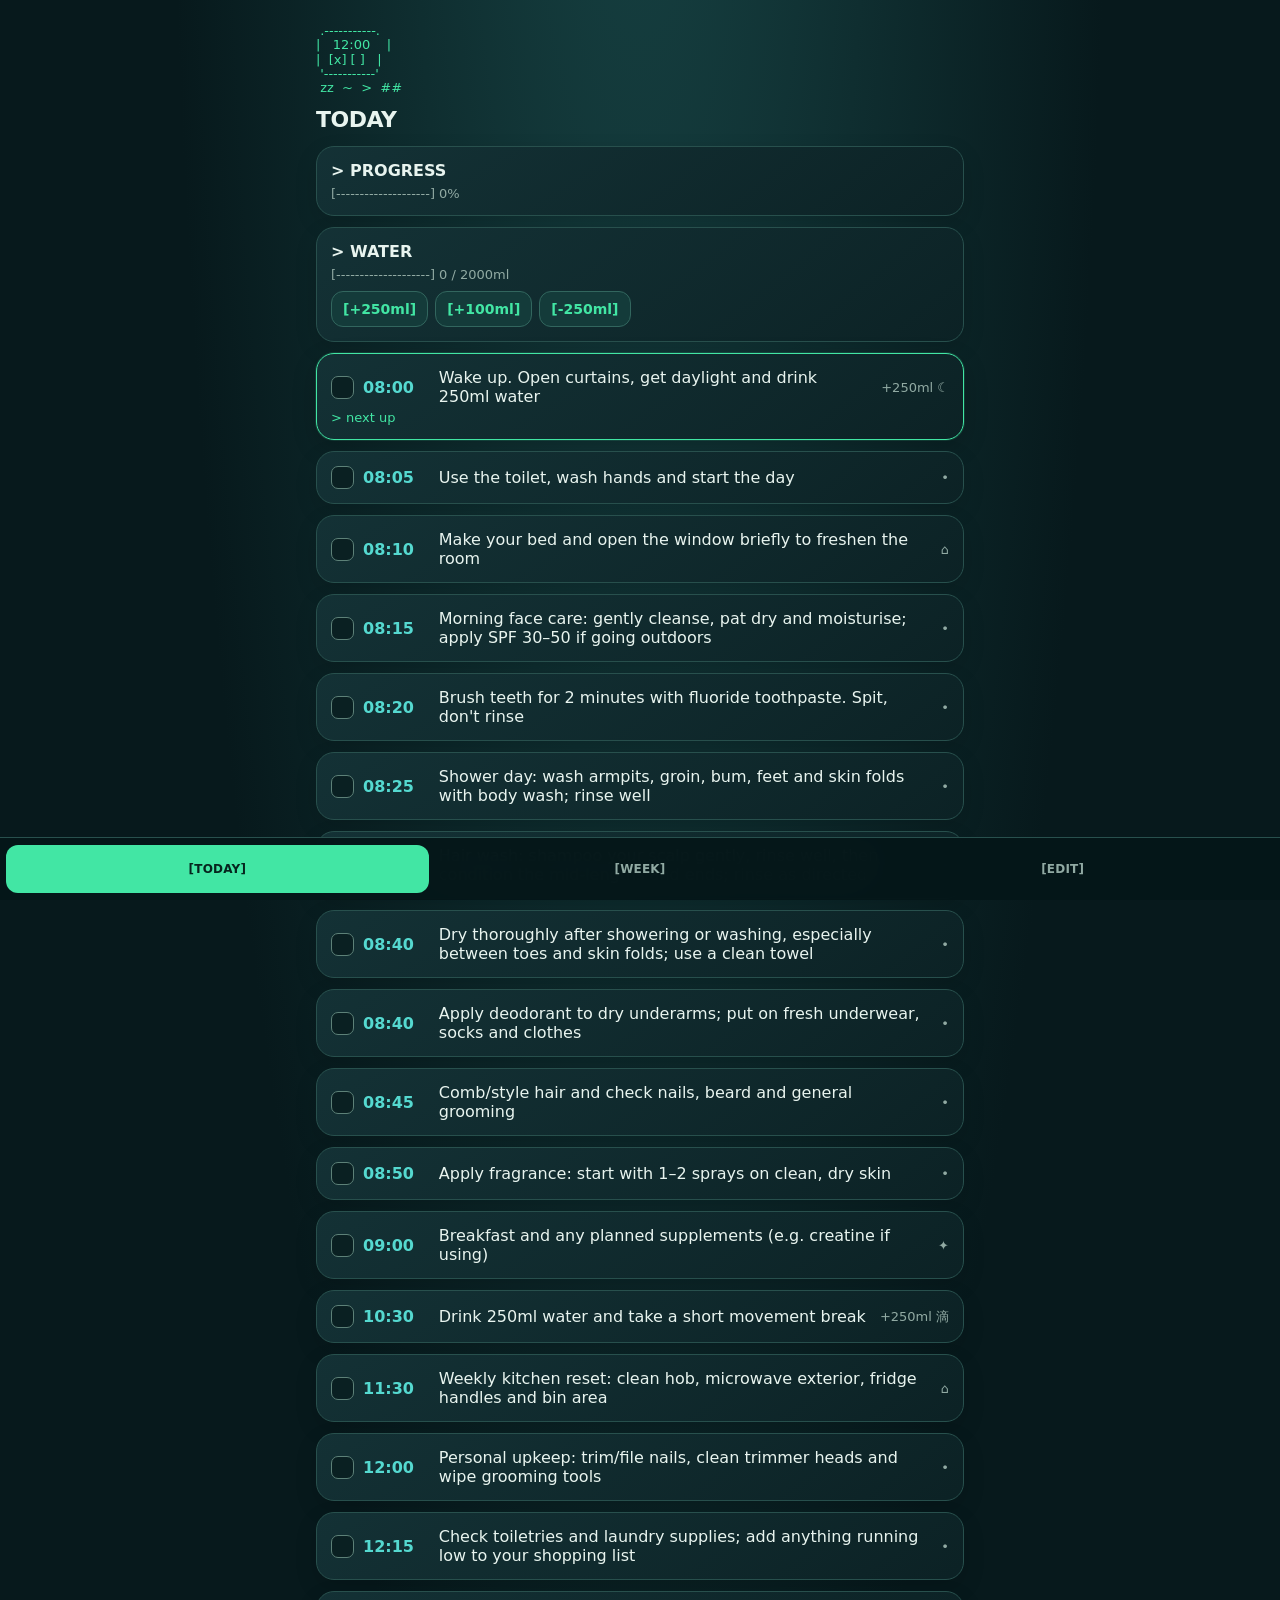
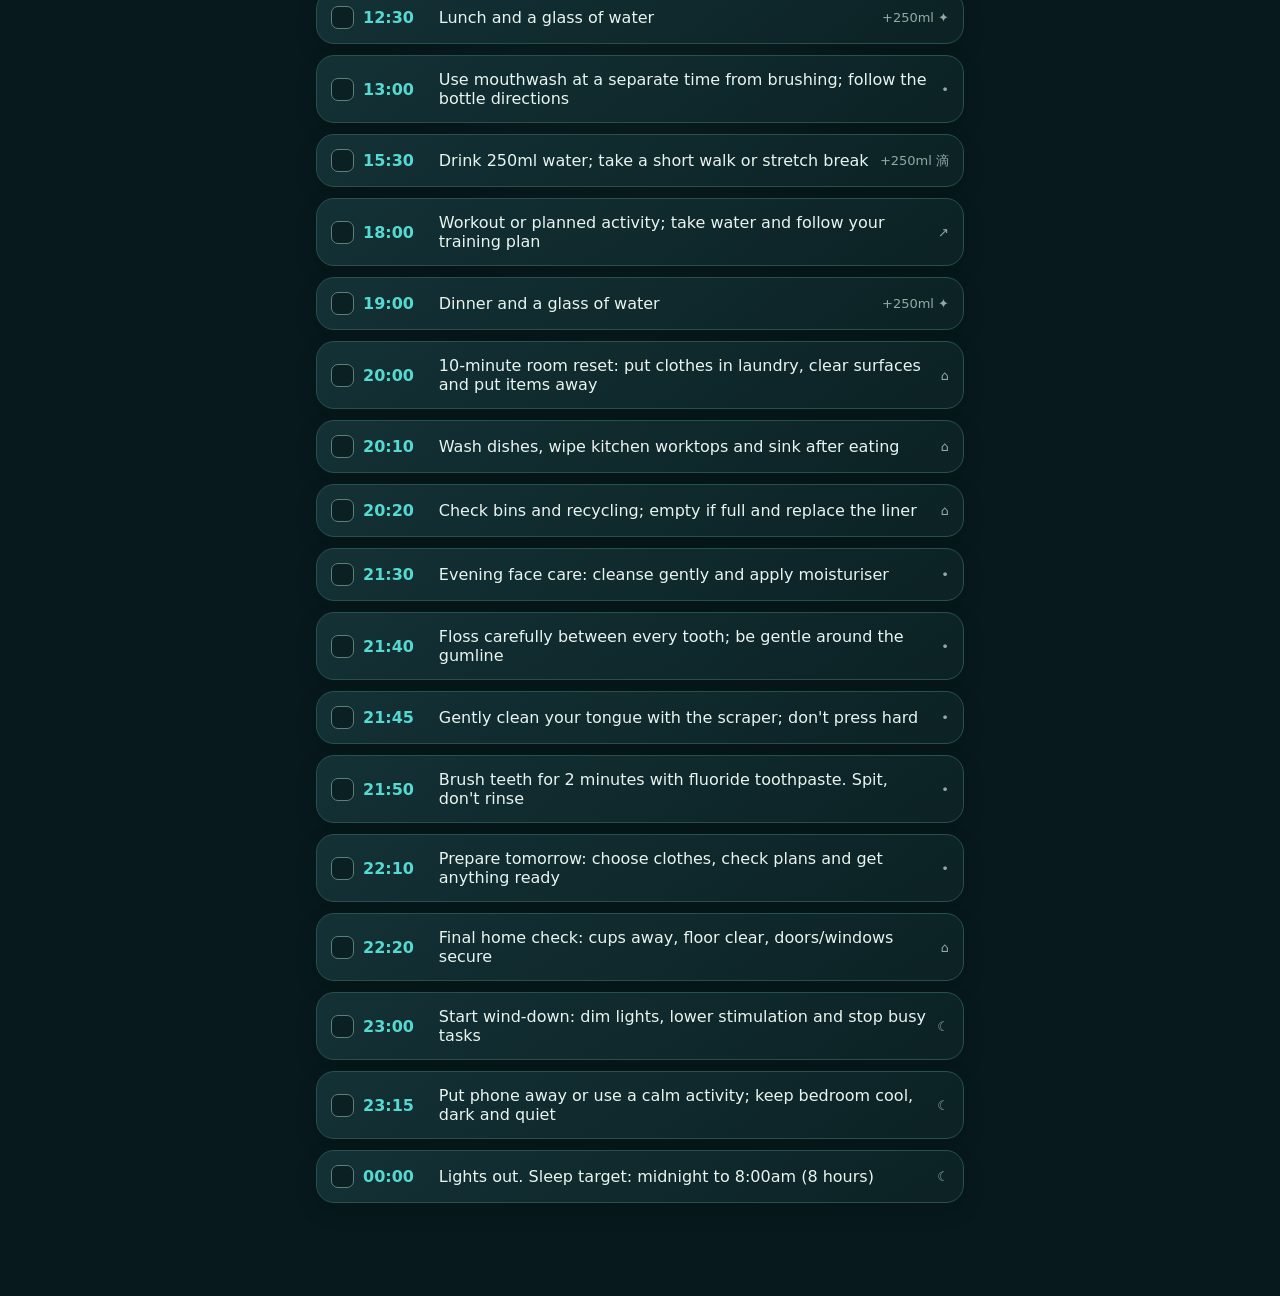
==== index.html @ db5f60ce "Add files via upload" ====
<!DOCTYPE html>
<html lang="en-GB">
<head>
<meta charset="utf-8">
<meta name="viewport" content="width=device-width, initial-scale=1, viewport-fit=cover">
<title>RoutineHub</title>
<link rel="manifest" href="manifest.json">
<meta name="theme-color" content="#07191c">
<link rel="apple-touch-icon" href="icon-192.png">
<style>
:root{--bg:#07191c;--panel:#10272a;--panel2:#143236;--text:#e8f4ef;--mute:#91aaa3;--acc:#42e6a4;--cyan:#55d9d0;--amber:#ffbd69;--line:#28504d;color-scheme:dark;box-sizing:border-box;padding-top:env(safe-area-inset-top,0px)}
*{box-sizing:border-box;font-family:Inter,ui-sans-serif,system-ui,-apple-system,"Segoe UI",sans-serif!important}
html,body{margin:0;background:radial-gradient(ellipse at 50% -15%,#174344 0%,var(--bg) 52%);color:var(--text);font-size:16px;-webkit-text-size-adjust:100%;min-height:100%}
html{scroll-padding-top:env(safe-area-inset-top,0px)}
main{padding:20px 16px calc(82px + env(safe-area-inset-bottom,0px));max-width:680px;margin:0 auto}
h1{font-size:22px;color:var(--text);letter-spacing:-.5px;margin:8px 0 14px;font-weight:800}
.art{color:var(--acc);font-size:13px;line-height:1.1;margin:4px 0 12px}
.card{background:linear-gradient(145deg,rgba(20,50,54,.96),rgba(12,34,37,.96));border:1px solid var(--line);border-radius:18px!important;padding:14px;margin-bottom:11px;box-shadow:0 8px 22px #0002}
.next{border:1px solid var(--acc);box-shadow:0 0 0 1px #42e6a422,0 8px 24px #0003}.done{opacity:.58}
.row{display:flex;align-items:center;justify-content:space-between;gap:9px}
.tip{font-size:13px;color:var(--mute)}.rd{color:var(--acc)}
button{background:#143b3a;border:1px solid #32665e;border-radius:12px!important;color:var(--acc);font-size:14px;font-weight:650;padding:9px 11px;text-decoration:none}
input[type=checkbox]{appearance:none;width:23px;height:23px;margin:0;background:#0a2022;border:1px solid #5d8178;border-radius:7px!important;vertical-align:middle;flex:none;position:relative}
input[type=checkbox]:checked{background:var(--acc);border-color:var(--acc)}input[type=checkbox]:checked:after{content:"✓";position:absolute;inset:-1px 0 0;text-align:center;color:#06231c;font-weight:900;font-size:16px}
select,input[type=text],input[type=time],input[type=number]{background:#0a2022;color:var(--text);border:1px solid #32605a;border-radius:11px!important;font-size:16px;padding:10px;width:100%}
.t{color:var(--cyan);font-weight:750;flex:none;width:6ch}.w{display:flex;gap:7px;flex-wrap:wrap;margin-top:9px}
nav{position:fixed;left:0;right:0;bottom:0;display:flex;background:rgba(5,22,24,.96);backdrop-filter:blur(18px);border-top:1px solid #28504d;padding:7px 6px calc(7px + env(safe-area-inset-bottom,0px));z-index:5}
nav button{flex:1;height:48px;text-decoration:none;color:var(--mute);background:transparent;border:0;border-radius:12px!important;padding:0;font-size:12px;letter-spacing:.2px}nav button.on{color:#06251e;background:var(--acc)}
</style>
</head>
<body>
<main id="app"></main>
<nav><button id="t1">[TODAY]</button><button id="t2">[WEEK]</button><button id="t3">[EDIT]</button></nav>
<script>
var IC={sleep:"☾",water:"滴",study:"▤",social:"♡",eat:"✦",free:"•",move:"↗",clean:"⌂"};
var DEF=[
 {id:201,t:"08:00",n:"Wake up. Open curtains, get daylight and drink 250ml water",c:"sleep",ml:250},
 {id:202,t:"08:05",n:"Use the toilet, wash hands and start the day",c:"free"},
 {id:203,t:"08:10",n:"Make your bed and open the window briefly to freshen the room",c:"clean"},
 {id:204,t:"08:15",n:"Morning face care: gently cleanse, pat dry and moisturise; apply SPF 30–50 if going outdoors",c:"free"},
 {id:205,t:"08:20",n:"Brush teeth for 2 minutes with fluoride toothpaste. Spit, don't rinse",c:"free"},
 {id:206,t:"08:25",n:"Shower day: wash armpits, groin, bum, feet and skin folds with body wash; rinse well",c:"free",d:"days:1,3,5,0"},
 {id:242,t:"08:25",n:"Non-shower day: wash face, armpits, groin and feet; use a clean flannel and freshen up",c:"free",d:"days:2,4,6"},
 {id:243,t:"08:32",n:"Hair wash: shampoo your scalp gently, rinse well, then condition the mid-lengths and ends; rinse as directed",c:"free",d:"days:0,3"},
 {id:207,t:"08:40",n:"Dry thoroughly after showering or washing, especially between toes and skin folds; use a clean towel",c:"free"},
 {id:208,t:"08:40",n:"Apply deodorant to dry underarms; put on fresh underwear, socks and clothes",c:"free"},
 {id:209,t:"08:45",n:"Comb/style hair and check nails, beard and general grooming",c:"free"},
 {id:210,t:"08:50",n:"Apply fragrance: start with 1–2 sprays on clean, dry skin",c:"free"},
 {id:211,t:"09:00",n:"Breakfast and any planned supplements (e.g. creatine if using)",c:"eat"},
 {id:212,t:"10:30",n:"Drink 250ml water and take a short movement break",c:"water",ml:250},
 {id:213,t:"12:30",n:"Lunch and a glass of water",c:"eat","ml":250},
 {id:214,t:"13:00",n:"Use mouthwash at a separate time from brushing; follow the bottle directions",c:"free"},
 {id:215,t:"15:30",n:"Drink 250ml water; take a short walk or stretch break",c:"water",ml:250},
 {id:216,t:"18:00",n:"Workout or planned activity; take water and follow your training plan",c:"move"},
 {id:217,t:"19:00",n:"Dinner and a glass of water",c:"eat","ml":250},
 {id:218,t:"20:00",n:"10-minute room reset: put clothes in laundry, clear surfaces and put items away",c:"clean"},
 {id:219,t:"20:10",n:"Wash dishes, wipe kitchen worktops and sink after eating",c:"clean"},
 {id:220,t:"20:20",n:"Check bins and recycling; empty if full and replace the liner",c:"clean"},
 {id:221,t:"21:30",n:"Evening face care: cleanse gently and apply moisturiser",c:"free"},
 {id:222,t:"21:40",n:"Floss carefully between every tooth; be gentle around the gumline",c:"free"},
 {id:223,t:"21:45",n:"Gently clean your tongue with the scraper; don't press hard",c:"free"},
 {id:224,t:"21:50",n:"Brush teeth for 2 minutes with fluoride toothpaste. Spit, don't rinse",c:"free"},
 {id:225,t:"22:10",n:"Prepare tomorrow: choose clothes, check plans and get anything ready",c:"free"},
 {id:226,t:"22:20",n:"Final home check: cups away, floor clear, doors/windows secure",c:"clean"},
 {id:227,t:"23:00",n:"Start wind-down: dim lights, lower stimulation and stop busy tasks",c:"sleep"},
 {id:228,t:"23:15",n:"Put phone away or use a calm activity; keep bedroom cool, dark and quiet",c:"sleep"},
 {id:229,t:"00:00",n:"Lights out. Sleep target: midnight to 8:00am (8 hours)",c:"sleep"},
 {id:230,t:"17:30",n:"Laundry day: wash clothes, dry them fully and put them away",c:"clean",d:"d1"},
 {id:231,t:"17:30",n:"Bathroom clean: sink, taps, toilet, shower/bath and floor",c:"clean",d:"d2"},
 {id:232,t:"17:30",n:"Dust bedroom and living areas: desk, shelves, skirting and reachable surfaces",c:"clean",d:"d3"},
 {id:233,t:"17:30",n:"Vacuum bedroom and main floors; mop hard floors if needed",c:"clean",d:"d4"},
 {id:234,t:"17:30",n:"Wash towels and bath mat; hang them fully open to dry",c:"clean",d:"d5"},
 {id:235,t:"11:00",n:"Change bedsheets and pillowcases; put used bedding in the wash",c:"clean",d:"d6"},
 {id:236,t:"11:30",n:"Weekly kitchen reset: clean hob, microwave exterior, fridge handles and bin area",c:"clean",d:"d0"},
 {id:237,t:"12:00",n:"Personal upkeep: trim/file nails, clean trimmer heads and wipe grooming tools",c:"free",d:"d0"},
 {id:238,t:"12:15",n:"Check toiletries and laundry supplies; add anything running low to your shopping list",c:"free",d:"d0"},
 {id:239,t:"17:00",n:"Monthly deep clean: bathroom tiles, grout, shower screen and hard-to-reach areas",c:"clean",d:"m1"},
 {id:240,t:"17:20",n:"Clean windows, mirrors and inside appliances (microwave/fridge shelves)",c:"clean",d:"m1"},
 {id:241,t:"17:40",n:"Declutter one drawer, shelf or storage area; put unwanted items aside",c:"clean",d:"m1"}
];
var S,tab=1;
try{S=JSON.parse(localStorage.getItem("rt1"))}catch(e){}
if(!S||!S.r||!S.days)S={r:JSON.parse(JSON.stringify(DEF)),days:{},wt:2000,v:4};
if(S.v!==8){S.r=JSON.parse(JSON.stringify(DEF));S.v=8}
function save(){try{localStorage.setItem("rt1",JSON.stringify(S))}catch(e){}}
function key(d){d=d||new Date();return d.getFullYear()+"-"+("0"+(d.getMonth()+1)).slice(-2)+"-"+("0"+d.getDate()).slice(-2)}
function day(k){return S.days[k]||(S.days[k]={d:{},w:0})}
function mins(t){var a=(t||"0:0").split(":");return+a[0]*60+ +a[1]}
function ord(t){var m=mins(t);return m<360?m+1440:m}
function list(){return S.r.slice().sort(function(a,b){return ord(a.t)-ord(b.t)})}
function app(b,k){var dt=new Date(k+"T00:00:00"),g=dt.getDay();return!b.d||(b.d==="wk"?g>0&&g<6:b.d==="we"?g===0||g===6:b.d==="m1"?dt.getDate()===1:b.d.indexOf("days:")===0?b.d.slice(5).split(",").map(Number).indexOf(g)!==-1:/^d\d$/.test(b.d)?g===+b.d.charAt(1):true)}
function slp(){var a=S.r.filter(function(b){return b.id===1})[0],z=S.r.filter(function(b){return b.id===100})[0];if(!a||!z)return null;return{wake:a.t,bed:z.t,h:((mins(a.t)-mins(z.t)+1440)%1440)/60}}
function pct(k){var dd=S.days[k]||{d:{}},en=S.r.filter(function(b){return b.on!==false&&app(b,k)}),n=en.filter(function(b){return dd.d[b.id]}).length;return en.length?Math.round(100*n/en.length):0}
function bar(p,w){var n=Math.max(0,Math.min(w,Math.round(p/100*w)));return"["+"#".repeat(n)+"-".repeat(w-n)+"]"}
function esc(s){return String(s).replace(/&/g,"&amp;").replace(/</g,"&lt;").replace(/"/g,"&quot;")}
function today(){
 var k=key(),dd=day(k),nw=new Date(),nm=nw.getHours()*60+nw.getMinutes();nm=nm<360?nm+1440:nm;
 var L=list().filter(function(b){return b.on!==false&&app(b,k)}),nx=-1;
 for(var i=0;i<L.length;i++)if(!dd.d[L[i].id]&&ord(L[i].t)>=nm-30){nx=i;break}
 if(nx<0)for(i=0;i<L.length;i++)if(!dd.d[L[i].id]){nx=i;break}
 var p=pct(k),wp=Math.round(100*dd.w/S.wt);
 var h='<pre class="art">'+[" .-----------.","|   12:00    |","|  [x] [ ]   |"," '-----------'"," zz  ~  >  ## "].join("\n")+'</pre><h1>TODAY</h1>';
 h+='<div class="card"><b>> PROGRESS</b><div class="tip" style="margin-top:6px">'+bar(p,20)+' '+p+'%</div></div>';
 var sp=slp();if(sp)h+='<div class="card"><b>> SLEEP</b><div class="tip" style="margin-top:6px">Lights out '+sp.bed+', wake '+sp.wake+', plan '+sp.h.toFixed(1)+' hours</div><div class="row" style="margin-top:6px"><span class="tip">Last night (hours)</span><input type="number" step="0.5" id="sl" value="'+(dd.sl||"")+'" inputmode="decimal" style="width:90px"></div></div>';
 h+='<div class="card"><b>> WATER</b><div class="tip" style="margin-top:6px">'+bar(wp,20)+' '+dd.w+' / '+S.wt+'ml</div><div class="w"><button data-w="250">[+250ml]</button><button data-w="100">[+100ml]</button><button data-w="-250">[-250ml]</button></div></div>';
 L.forEach(function(b,i){h+='<div class="card'+(dd.d[b.id]?' done':'')+(i===nx?' next':'')+'"><div class="row"><input type="checkbox" data-b="'+b.id+'"'+(dd.d[b.id]?' checked':'')+'><span class="t">'+esc(b.t)+'</span><span style="flex:1">'+esc(b.n)+'</span><span class="tip">'+(b.ml?"+"+b.ml+"ml ":"")+(IC[b.c]||"")+'</span></div>'+(i===nx?'<div class="tip rd" style="margin-top:4px">&gt; next up</div>':'')+'</div>'});
 return h}
function week(){
 var h='<h1>THIS WEEK</h1>',tot=0,st=0,run=0,nm=["Sun","Mon","Tue","Wed","Thu","Fri","Sat"];
 for(var i=6;i>=0;i--){var d=new Date();d.setDate(d.getDate()-i);var k=key(d),p=pct(k),w=(S.days[k]||{w:0}).w;tot+=p;
  h+='<div class="card"><div class="row"><b>'+nm[d.getDay()]+' '+k.slice(5)+'</b><span class="tip">'+p+'%</span></div><div class="tip" style="margin-top:6px">'+bar(p,20)+'</div><div class="tip">water '+bar(Math.round(100*w/S.wt),10)+' '+w+'ml</div></div>'}
 for(i=0;i<60;i++){var d2=new Date();d2.setDate(d2.getDate()-i);if(pct(key(d2))>=70)run++;else if(i>0)break;else if(i===0)continue}
 return h+'<div class="card"><b>> SUMMARY</b><div class="tip" style="margin-top:6px">7-day average: '+Math.round(tot/7)+'%'+(function(){var t=0,n=0;for(var i=0;i<7;i++){var d=new Date();d.setDate(d.getDate()-i);var v=(S.days[key(d)]||{}).sl;if(v>0){t+=v;n++}}return n?'<br>Average sleep: '+(t/n).toFixed(1)+'h ('+n+' nights logged)':''})()+'<br>Streak of days at 70% or more: '+run+'</div></div>'}
function edit(){
 var h='<h1>EDIT ROUTINE</h1><p class="tip">Change times, names or switch blocks off. Times before 06:00 count as after midnight.</p><div class="card"><span class="tip">Water target (ml)</span><input type="number" id="wt" value="'+S.wt+'" inputmode="numeric"></div><div class="card"><b>> SHIFT THE WHOLE DAY</b><div class="tip">Moves every time earlier or later. Use it to move your sleep 15 minutes at a time.</div><button data-sh="-15">[15 min earlier]</button><button data-sh="15">[15 min later]</button></div>';
 list().forEach(function(b){h+='<div class="card"><div class="row"><input type="checkbox" data-on="'+b.id+'"'+(b.on!==false?' checked':'')+'><input type="time" data-t="'+b.id+'" value="'+esc(b.t)+'" style="width:120px"><select data-d="'+b.id+'" style="width:110px"><option value="all"'+(!b.d?" selected":"")+'>Every day</option><option value="wk"'+(b.d==="wk"?" selected":"")+'>Mon-Fri</option><option value="we"'+(b.d==="we"?" selected":"")+'>Sat-Sun</option><option value="d0"'+(b.d==="d0"?" selected":"")+'>Sun only</option><option value="d1"'+(b.d==="d1"?" selected":"")+'>Mon only</option><option value="d2"'+(b.d==="d2"?" selected":"")+'>Tue only</option><option value="d3"'+(b.d==="d3"?" selected":"")+'>Wed only</option><option value="d4"'+(b.d==="d4"?" selected":"")+'>Thu only</option><option value="d5"'+(b.d==="d5"?" selected":"")+'>Fri only</option><option value="d6"'+(b.d==="d6"?" selected":"")+'>Sat only</option><option value="days:1,3,5,0"'+(b.d==="days:1,3,5,0"?" selected":"")+'>Mon/Wed/Fri/Sun</option><option value="days:0,3"'+(b.d==="days:0,3"?" selected":"")+'>Wed/Sun</option><option value="days:2,4,6"'+(b.d==="days:2,4,6"?" selected":"")+'>Tue/Thu/Sat</option><option value="m1"'+(b.d==="m1"?" selected":"")+'>Monthly (1st)</option></select><button data-x="'+b.id+'">[delete]</button></div><input type="text" data-n="'+b.id+'" value="'+esc(b.n)+'" style="margin-top:6px"></div>'});
 return h+'<button id="add">[+ add block]</button><br><button id="rs" class="tip">[reset routine]</button>'}
function render(){var y=window.scrollY;document.getElementById("app").innerHTML=tab===1?today():tab===2?week():edit();
 for(var i=1;i<4;i++)document.getElementById("t"+i).className=tab===i?"on":"";window.scrollTo(0,y);bind()}
function bind(){var q=function(s){return document.querySelectorAll(s)};
 q("[data-b]").forEach(function(e){e.onchange=function(){var d=day(key()),b=S.r.filter(function(x){return x.id==e.dataset.b})[0];d.d[e.dataset.b]=e.checked?1:0;if(b&&b.ml)d.w=Math.max(0,d.w+(e.checked?1:-1)*b.ml);save();render()}});
 q("[data-w]").forEach(function(e){e.onclick=function(){var d=day(key());d.w=Math.max(0,d.w+(+e.dataset.w));save();render()}});
 q("[data-on]").forEach(function(e){e.onchange=function(){S.r.forEach(function(b){if(b.id==e.dataset.on)b.on=e.checked});save()}});
 q("[data-t]").forEach(function(e){e.onchange=function(){S.r.forEach(function(b){if(b.id==e.dataset.t&&e.value)b.t=e.value});save();render()}});
 q("[data-d]").forEach(function(e){e.onchange=function(){S.r.forEach(function(b){if(b.id==e.dataset.d){if(e.value==="all")delete b.d;else b.d=e.value}});save()}});
 q("[data-n]").forEach(function(e){e.onchange=function(){S.r.forEach(function(b){if(b.id==e.dataset.n)b.n=e.value});save()}});
 q("[data-sh]").forEach(function(e){e.onclick=function(){S.r.forEach(function(b){var m=(mins(b.t)+(+e.dataset.sh)+1440)%1440;b.t=("0"+Math.floor(m/60)).slice(-2)+":"+("0"+m%60).slice(-2)});save();render()}});
 var sl=document.getElementById("sl");if(sl)sl.onchange=function(){day(key()).sl=+sl.value||0;save()};
 q("[data-x]").forEach(function(e){e.onclick=function(){if(confirm("Delete this block?")){S.r=S.r.filter(function(b){return b.id!=e.dataset.x});save();render()}}});
 var a=document.getElementById("add");if(a)a.onclick=function(){var m=0;S.r.forEach(function(b){m=Math.max(m,b.id)});S.r.push({id:m+1,t:"12:00",n:"New block",c:"free"});save();render()};
 var r=document.getElementById("rs");if(r)r.onclick=function(){if(confirm("Reset the routine to the suggested one?")){S.r=JSON.parse(JSON.stringify(DEF));save();render()}};
 var w=document.getElementById("wt");if(w)w.onchange=function(){S.wt=Math.max(250,+w.value||2000);save()}}
[1,2,3].forEach(function(k){document.getElementById("t"+k).onclick=function(){tab=k;window.scrollTo(0,0);render()}});
render();
if("serviceWorker" in navigator)navigator.serviceWorker.register("sw.js").catch(function(){});
</script>
</body>
</html>
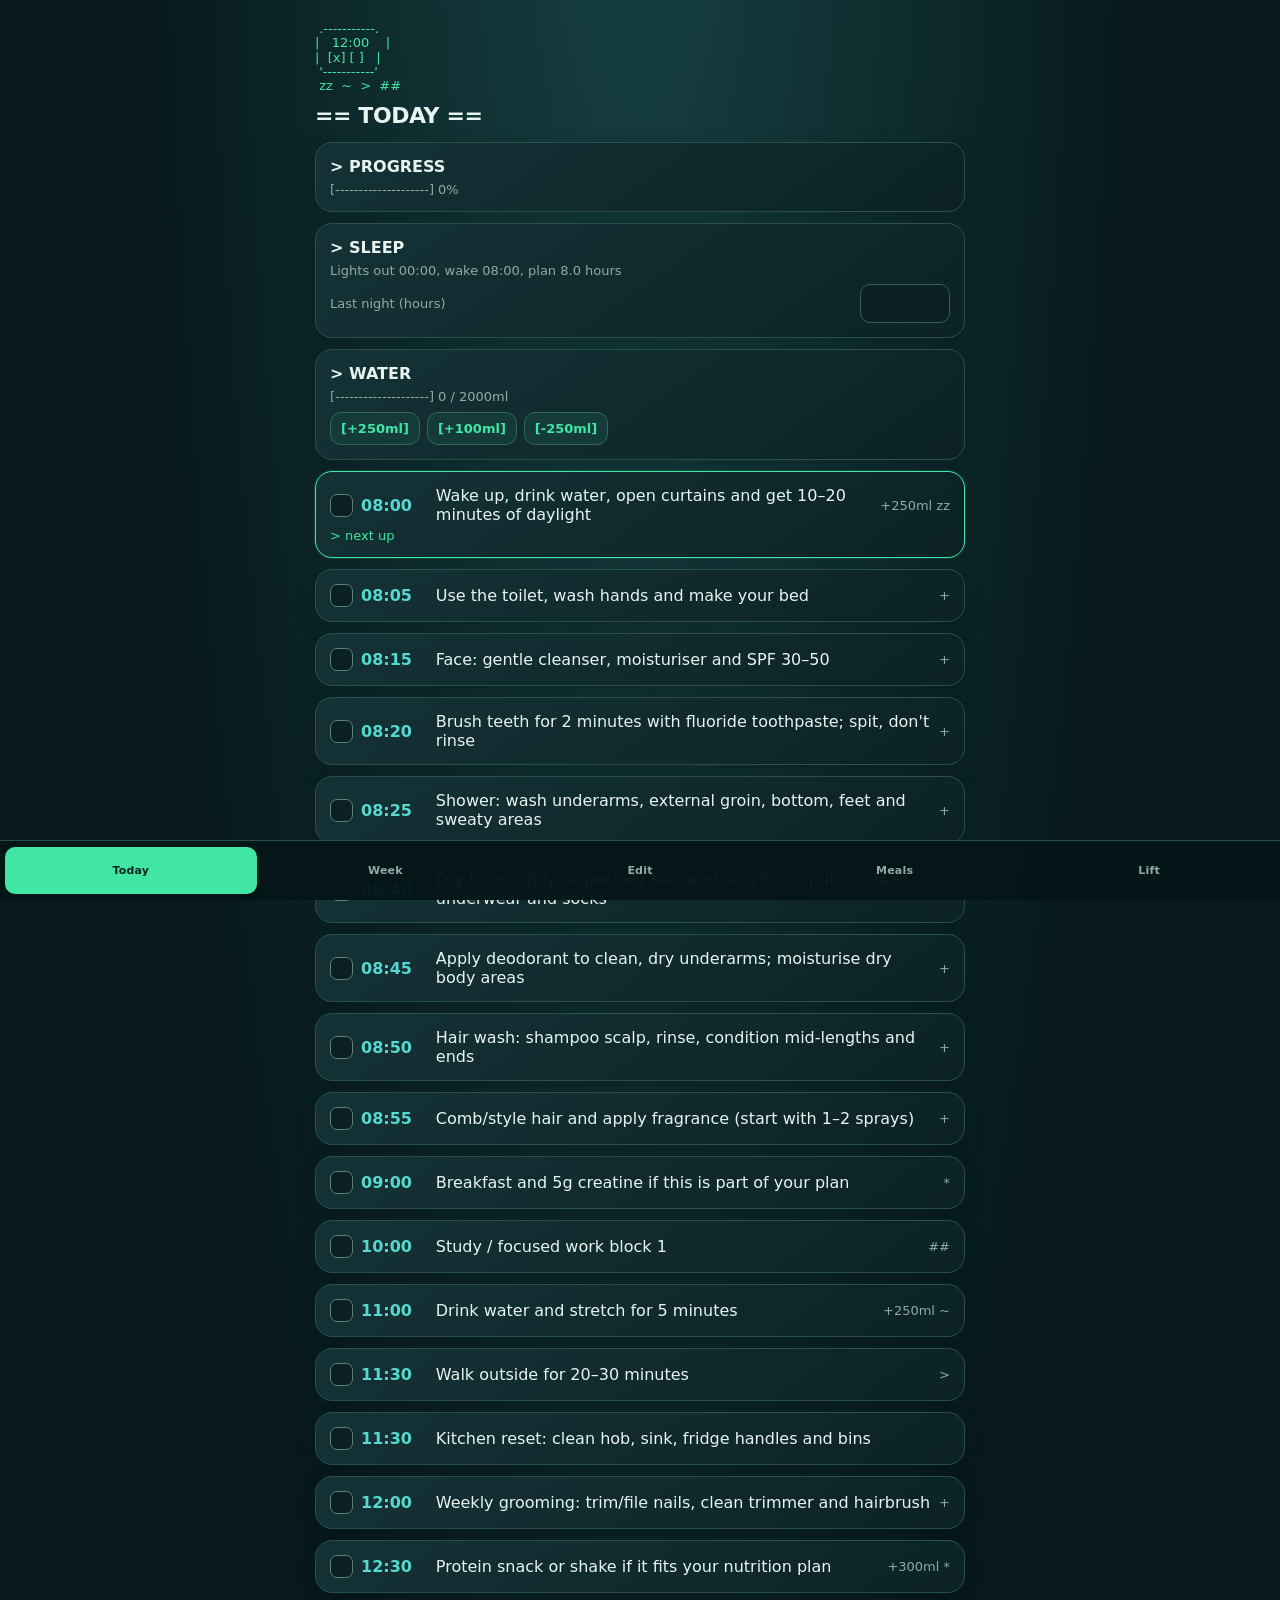
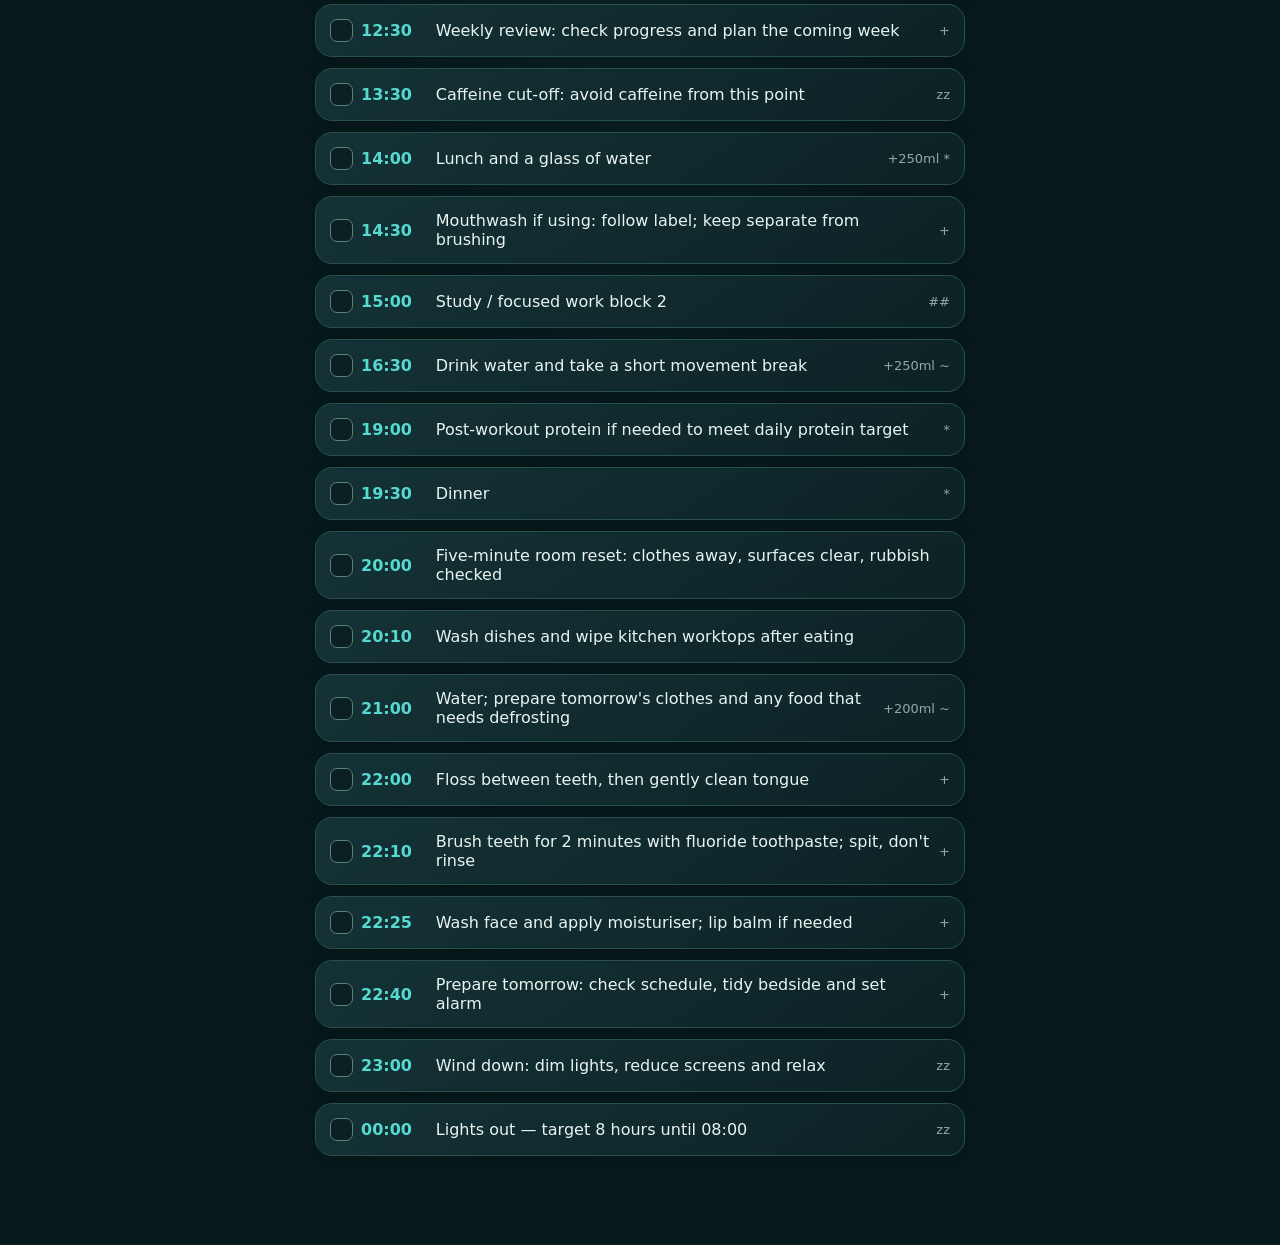
==== commit fa4b0364: "Add files via upload" ====
--- a/index.html
+++ b/index.html
@@ -8,80 +8,75 @@
 <meta name="theme-color" content="#07191c">
 <link rel="apple-touch-icon" href="icon-192.png">
 <style>
-:root{--bg:#07191c;--panel:#10272a;--panel2:#143236;--text:#e8f4ef;--mute:#91aaa3;--acc:#42e6a4;--cyan:#55d9d0;--amber:#ffbd69;--line:#28504d;color-scheme:dark;box-sizing:border-box;padding-top:env(safe-area-inset-top,0px)}
-*{box-sizing:border-box;font-family:Inter,ui-sans-serif,system-ui,-apple-system,"Segoe UI",sans-serif!important}
-html,body{margin:0;background:radial-gradient(ellipse at 50% -15%,#174344 0%,var(--bg) 52%);color:var(--text);font-size:16px;-webkit-text-size-adjust:100%;min-height:100%}
-html{scroll-padding-top:env(safe-area-inset-top,0px)}
-main{padding:20px 16px calc(82px + env(safe-area-inset-bottom,0px));max-width:680px;margin:0 auto}
-h1{font-size:22px;color:var(--text);letter-spacing:-.5px;margin:8px 0 14px;font-weight:800}
-.art{color:var(--acc);font-size:13px;line-height:1.1;margin:4px 0 12px}
-.card{background:linear-gradient(145deg,rgba(20,50,54,.96),rgba(12,34,37,.96));border:1px solid var(--line);border-radius:18px!important;padding:14px;margin-bottom:11px;box-shadow:0 8px 22px #0002}
-.next{border:1px solid var(--acc);box-shadow:0 0 0 1px #42e6a422,0 8px 24px #0003}.done{opacity:.58}
-.row{display:flex;align-items:center;justify-content:space-between;gap:9px}
-.tip{font-size:13px;color:var(--mute)}.rd{color:var(--acc)}
-button{background:#143b3a;border:1px solid #32665e;border-radius:12px!important;color:var(--acc);font-size:14px;font-weight:650;padding:9px 11px;text-decoration:none}
-input[type=checkbox]{appearance:none;width:23px;height:23px;margin:0;background:#0a2022;border:1px solid #5d8178;border-radius:7px!important;vertical-align:middle;flex:none;position:relative}
-input[type=checkbox]:checked{background:var(--acc);border-color:var(--acc)}input[type=checkbox]:checked:after{content:"✓";position:absolute;inset:-1px 0 0;text-align:center;color:#06231c;font-weight:900;font-size:16px}
-select,input[type=text],input[type=time],input[type=number]{background:#0a2022;color:var(--text);border:1px solid #32605a;border-radius:11px!important;font-size:16px;padding:10px;width:100%}
-.t{color:var(--cyan);font-weight:750;flex:none;width:6ch}.w{display:flex;gap:7px;flex-wrap:wrap;margin-top:9px}
-nav{position:fixed;left:0;right:0;bottom:0;display:flex;background:rgba(5,22,24,.96);backdrop-filter:blur(18px);border-top:1px solid #28504d;padding:7px 6px calc(7px + env(safe-area-inset-bottom,0px));z-index:5}
-nav button{flex:1;height:48px;text-decoration:none;color:var(--mute);background:transparent;border:0;border-radius:12px!important;padding:0;font-size:12px;letter-spacing:.2px}nav button.on{color:#06251e;background:var(--acc)}
+:root{--bg:#07191c;--text:#e8f4ef;--mute:#91aaa3;--acc:#42e6a4;--line:#28504d;color-scheme:dark;box-sizing:border-box;padding-top:env(safe-area-inset-top,0px)}
+*{box-sizing:border-box;font-family:Inter,system-ui,-apple-system,"Segoe UI",sans-serif!important}
+html,body{margin:0;background:radial-gradient(ellipse at 50% -15%,#174344 0%,var(--bg) 55%);color:var(--text);font-size:16px;-webkit-text-size-adjust:100%;min-height:100%}
+main{padding:18px 15px calc(78px + env(safe-area-inset-bottom,0px));max-width:680px;margin:0 auto}
+h1{font-size:22px;color:var(--text);letter-spacing:-.4px;margin:8px 0 14px;font-weight:800}.art{color:var(--acc);font-size:13px;line-height:1.1;margin:4px 0 10px}
+.card{background:linear-gradient(145deg,#143236,#0c2225);border:1px solid var(--line);border-radius:17px!important;padding:14px;margin-bottom:11px;box-shadow:0 8px 22px #0002}.next{border:1px solid var(--acc);box-shadow:0 0 0 1px #42e6a422}.done{opacity:.55}
+.row{display:flex;align-items:center;justify-content:space-between;gap:8px}.tip{font-size:13px;color:var(--mute)}.rd{color:var(--acc)}
+button{background:#143b3a;border:1px solid #32665e;border-radius:11px!important;color:var(--acc);font-size:13px;font-weight:650;padding:8px 10px;text-decoration:none}
+input[type=checkbox]{appearance:none;width:23px;height:23px;margin:0;background:#0a2022;border:1px solid #5d8178;border-radius:7px!important;vertical-align:middle;flex:none;position:relative}input[type=checkbox]:checked{background:var(--acc);border-color:var(--acc)}input[type=checkbox]:checked:after{content:"✓";position:absolute;inset:-1px 0 0;text-align:center;color:#06231c;font-weight:900;font-size:16px}
+select,input[type=text],input[type=time],input[type=number]{background:#0a2022;color:var(--text);border:1px solid #32605a;border-radius:10px!important;font-size:16px;padding:9px;width:100%}.t{color:#55d9d0;flex:none;width:6ch;font-weight:750}.w{display:flex;gap:7px;flex-wrap:wrap;margin-top:8px}
+nav{position:fixed;left:0;right:0;bottom:0;display:flex;background:rgba(5,22,24,.97);border-top:1px solid #28504d;padding:6px 5px calc(6px + env(safe-area-inset-bottom,0px));z-index:5;gap:3px}nav button{flex:1;height:47px;text-decoration:none;color:var(--mute);background:transparent;border:0;border-radius:10px!important;padding:0;font-size:11px;letter-spacing:.2px}nav button.on{color:#06251e;background:var(--acc)}
 </style>
 </head>
 <body>
 <main id="app"></main>
-<nav><button id="t1">[TODAY]</button><button id="t2">[WEEK]</button><button id="t3">[EDIT]</button></nav>
+<nav><button id="t1">Today</button><button id="t2">Week</button><button id="t3">Edit</button><button id="meals" onclick="location.href='./meals/index.html'">Meals</button><button id="lift" onclick="location.href='./lift/index.html'">Lift</button></nav>
 <script>
-var IC={sleep:"☾",water:"滴",study:"▤",social:"♡",eat:"✦",free:"•",move:"↗",clean:"⌂"};
+var IC={sleep:"zz",water:"~",study:"##",social:"@",eat:"*",free:"+",move:">"};
 var DEF=[
- {id:201,t:"08:00",n:"Wake up. Open curtains, get daylight and drink 250ml water",c:"sleep",ml:250},
- {id:202,t:"08:05",n:"Use the toilet, wash hands and start the day",c:"free"},
- {id:203,t:"08:10",n:"Make your bed and open the window briefly to freshen the room",c:"clean"},
- {id:204,t:"08:15",n:"Morning face care: gently cleanse, pat dry and moisturise; apply SPF 30–50 if going outdoors",c:"free"},
- {id:205,t:"08:20",n:"Brush teeth for 2 minutes with fluoride toothpaste. Spit, don't rinse",c:"free"},
- {id:206,t:"08:25",n:"Shower day: wash armpits, groin, bum, feet and skin folds with body wash; rinse well",c:"free",d:"days:1,3,5,0"},
- {id:242,t:"08:25",n:"Non-shower day: wash face, armpits, groin and feet; use a clean flannel and freshen up",c:"free",d:"days:2,4,6"},
- {id:243,t:"08:32",n:"Hair wash: shampoo your scalp gently, rinse well, then condition the mid-lengths and ends; rinse as directed",c:"free",d:"days:0,3"},
- {id:207,t:"08:40",n:"Dry thoroughly after showering or washing, especially between toes and skin folds; use a clean towel",c:"free"},
- {id:208,t:"08:40",n:"Apply deodorant to dry underarms; put on fresh underwear, socks and clothes",c:"free"},
- {id:209,t:"08:45",n:"Comb/style hair and check nails, beard and general grooming",c:"free"},
- {id:210,t:"08:50",n:"Apply fragrance: start with 1–2 sprays on clean, dry skin",c:"free"},
- {id:211,t:"09:00",n:"Breakfast and any planned supplements (e.g. creatine if using)",c:"eat"},
- {id:212,t:"10:30",n:"Drink 250ml water and take a short movement break",c:"water",ml:250},
- {id:213,t:"12:30",n:"Lunch and a glass of water",c:"eat","ml":250},
- {id:214,t:"13:00",n:"Use mouthwash at a separate time from brushing; follow the bottle directions",c:"free"},
- {id:215,t:"15:30",n:"Drink 250ml water; take a short walk or stretch break",c:"water",ml:250},
- {id:216,t:"18:00",n:"Workout or planned activity; take water and follow your training plan",c:"move"},
- {id:217,t:"19:00",n:"Dinner and a glass of water",c:"eat","ml":250},
- {id:218,t:"20:00",n:"10-minute room reset: put clothes in laundry, clear surfaces and put items away",c:"clean"},
- {id:219,t:"20:10",n:"Wash dishes, wipe kitchen worktops and sink after eating",c:"clean"},
- {id:220,t:"20:20",n:"Check bins and recycling; empty if full and replace the liner",c:"clean"},
- {id:221,t:"21:30",n:"Evening face care: cleanse gently and apply moisturiser",c:"free"},
- {id:222,t:"21:40",n:"Floss carefully between every tooth; be gentle around the gumline",c:"free"},
- {id:223,t:"21:45",n:"Gently clean your tongue with the scraper; don't press hard",c:"free"},
- {id:224,t:"21:50",n:"Brush teeth for 2 minutes with fluoride toothpaste. Spit, don't rinse",c:"free"},
- {id:225,t:"22:10",n:"Prepare tomorrow: choose clothes, check plans and get anything ready",c:"free"},
- {id:226,t:"22:20",n:"Final home check: cups away, floor clear, doors/windows secure",c:"clean"},
- {id:227,t:"23:00",n:"Start wind-down: dim lights, lower stimulation and stop busy tasks",c:"sleep"},
- {id:228,t:"23:15",n:"Put phone away or use a calm activity; keep bedroom cool, dark and quiet",c:"sleep"},
- {id:229,t:"00:00",n:"Lights out. Sleep target: midnight to 8:00am (8 hours)",c:"sleep"},
- {id:230,t:"17:30",n:"Laundry day: wash clothes, dry them fully and put them away",c:"clean",d:"d1"},
- {id:231,t:"17:30",n:"Bathroom clean: sink, taps, toilet, shower/bath and floor",c:"clean",d:"d2"},
- {id:232,t:"17:30",n:"Dust bedroom and living areas: desk, shelves, skirting and reachable surfaces",c:"clean",d:"d3"},
- {id:233,t:"17:30",n:"Vacuum bedroom and main floors; mop hard floors if needed",c:"clean",d:"d4"},
- {id:234,t:"17:30",n:"Wash towels and bath mat; hang them fully open to dry",c:"clean",d:"d5"},
- {id:235,t:"11:00",n:"Change bedsheets and pillowcases; put used bedding in the wash",c:"clean",d:"d6"},
- {id:236,t:"11:30",n:"Weekly kitchen reset: clean hob, microwave exterior, fridge handles and bin area",c:"clean",d:"d0"},
- {id:237,t:"12:00",n:"Personal upkeep: trim/file nails, clean trimmer heads and wipe grooming tools",c:"free",d:"d0"},
- {id:238,t:"12:15",n:"Check toiletries and laundry supplies; add anything running low to your shopping list",c:"free",d:"d0"},
- {id:239,t:"17:00",n:"Monthly deep clean: bathroom tiles, grout, shower screen and hard-to-reach areas",c:"clean",d:"m1"},
- {id:240,t:"17:20",n:"Clean windows, mirrors and inside appliances (microwave/fridge shelves)",c:"clean",d:"m1"},
- {id:241,t:"17:40",n:"Declutter one drawer, shelf or storage area; put unwanted items aside",c:"clean",d:"m1"}
+{id:1,t:"08:00",n:"Wake up, drink water, open curtains and get 10–20 minutes of daylight",c:"sleep",ml:250},
+{id:2,t:"08:05",n:"Use the toilet, wash hands and make your bed",c:"free"},
+{id:21,t:"08:10",n:"Weigh in (after toilet, before breakfast)",c:"free",d:"d1"},
+{id:30,t:"08:15",n:"Face: gentle cleanser, moisturiser and SPF 30–50",c:"free"},
+{id:31,t:"08:20",n:"Brush teeth for 2 minutes with fluoride toothpaste; spit, don't rinse",c:"free"},
+{id:32,t:"08:25",n:"Shower: wash underarms, external groin, bottom, feet and sweaty areas",c:"free",d:"days:1,3,5,0"},
+{id:33,t:"08:25",n:"Non-shower day: wash face, underarms, external groin and feet with a clean flannel",c:"free",d:"days:2,4,6"},
+{id:34,t:"08:40",n:"Dry thoroughly, especially feet and skin folds; put on clean underwear and socks",c:"free"},
+{id:35,t:"08:45",n:"Apply deodorant to clean, dry underarms; moisturise dry body areas",c:"free"},
+{id:36,t:"08:50",n:"Hair wash: shampoo scalp, rinse, condition mid-lengths and ends",c:"free",d:"days:0,3"},
+{id:37,t:"08:55",n:"Comb/style hair and apply fragrance (start with 1–2 sprays)",c:"free"},
+{id:3,t:"09:00",n:"Breakfast and 5g creatine if this is part of your plan",c:"eat"},
+{id:4,t:"10:00",n:"Study / focused work block 1",c:"study"},
+{id:5,t:"11:00",n:"Drink water and stretch for 5 minutes",c:"water",ml:250},
+{id:6,t:"11:30",n:"Walk outside for 20–30 minutes",c:"move"},
+{id:7,t:"12:30",n:"Protein snack or shake if it fits your nutrition plan",c:"eat",ml:300},
+{id:8,t:"13:30",n:"Caffeine cut-off: avoid caffeine from this point",c:"sleep"},
+{id:9,t:"14:00",n:"Lunch and a glass of water",c:"eat",ml:250},
+{id:26,t:"14:30",n:"Mouthwash if using: follow label; keep separate from brushing",c:"free"},
+{id:10,t:"15:00",n:"Study / focused work block 2",c:"study"},
+{id:11,t:"16:30",n:"Drink water and take a short movement break",c:"water",ml:250},
+{id:13,t:"18:00",n:"Strength workout on planned training days; otherwise light activity",c:"move",d:"wk",ml:250},
+{id:15,t:"19:00",n:"Post-workout protein if needed to meet daily protein target",c:"eat"},
+{id:16,t:"19:30",n:"Dinner",c:"eat"},
+{id:40,t:"20:00",n:"Five-minute room reset: clothes away, surfaces clear, rubbish checked",c:"clean"},
+{id:41,t:"20:10",n:"Wash dishes and wipe kitchen worktops after eating",c:"clean"},
+{id:18,t:"21:00",n:"Water; prepare tomorrow's clothes and any food that needs defrosting",c:"water",ml:200},
+{id:19,t:"22:00",n:"Floss between teeth, then gently clean tongue",c:"free"},
+{id:27,t:"22:10",n:"Brush teeth for 2 minutes with fluoride toothpaste; spit, don't rinse",c:"free"},
+{id:28,t:"22:25",n:"Wash face and apply moisturiser; lip balm if needed",c:"free"},
+{id:29,t:"22:40",n:"Prepare tomorrow: check schedule, tidy bedside and set alarm",c:"free"},
+{id:20,t:"23:00",n:"Wind down: dim lights, reduce screens and relax",c:"sleep"},
+{id:100,t:"00:00",n:"Lights out — target 8 hours until 08:00",c:"sleep"},
+{id:50,t:"17:00",n:"Laundry: wash, dry and put clothes away",c:"clean",d:"d1"},
+{id:51,t:"17:00",n:"Clean bathroom: sink, toilet, shower and taps",c:"clean",d:"d2"},
+{id:52,t:"17:00",n:"Dust bedroom, desk and shelves",c:"clean",d:"d3"},
+{id:53,t:"17:00",n:"Vacuum bedroom and main floors; mop hard floors if needed",c:"clean",d:"d4"},
+{id:54,t:"17:00",n:"Wash towels and bath mat; replace with clean ones",c:"clean",d:"d5"},
+{id:55,t:"11:00",n:"Change bedsheets and pillowcases; air the bed",c:"clean",d:"d6"},
+{id:56,t:"11:30",n:"Kitchen reset: clean hob, sink, fridge handles and bins",c:"clean",d:"d0"},
+{id:57,t:"12:00",n:"Weekly grooming: trim/file nails, clean trimmer and hairbrush",c:"free",d:"d0"},
+{id:58,t:"12:30",n:"Weekly review: check progress and plan the coming week",c:"free",d:"d0"},
+{id:59,t:"11:00",n:"Monthly deep clean: bathroom tiles, grout and hard-to-reach areas",c:"clean",d:"m1"},
+{id:60,t:"11:30",n:"Monthly clean: windows, mirrors and inside appliances",c:"clean",d:"m1"},
+{id:61,t:"12:00",n:"Monthly declutter: one drawer, shelf or storage area",c:"clean",d:"m1"}
 ];
 var S,tab=1;
 try{S=JSON.parse(localStorage.getItem("rt1"))}catch(e){}
 if(!S||!S.r||!S.days)S={r:JSON.parse(JSON.stringify(DEF)),days:{},wt:2000,v:4};
-if(S.v!==8){S.r=JSON.parse(JSON.stringify(DEF));S.v=8}
+if(S.v!==9){S.r=JSON.parse(JSON.stringify(DEF));S.v=9}
 function save(){try{localStorage.setItem("rt1",JSON.stringify(S))}catch(e){}}
 function key(d){d=d||new Date();return d.getFullYear()+"-"+("0"+(d.getMonth()+1)).slice(-2)+"-"+("0"+d.getDate()).slice(-2)}
 function day(k){return S.days[k]||(S.days[k]={d:{},w:0})}
@@ -99,21 +94,21 @@
  for(var i=0;i<L.length;i++)if(!dd.d[L[i].id]&&ord(L[i].t)>=nm-30){nx=i;break}
  if(nx<0)for(i=0;i<L.length;i++)if(!dd.d[L[i].id]){nx=i;break}
  var p=pct(k),wp=Math.round(100*dd.w/S.wt);
- var h='<pre class="art">'+[" .-----------.","|   12:00    |","|  [x] [ ]   |"," '-----------'"," zz  ~  >  ## "].join("\n")+'</pre><h1>TODAY</h1>';
+ var h='<pre class="art">'+[" .-----------.","|   12:00    |","|  [x] [ ]   |"," '-----------'"," zz  ~  >  ## "].join("\n")+'</pre><h1>== TODAY ==</h1>';
  h+='<div class="card"><b>> PROGRESS</b><div class="tip" style="margin-top:6px">'+bar(p,20)+' '+p+'%</div></div>';
  var sp=slp();if(sp)h+='<div class="card"><b>> SLEEP</b><div class="tip" style="margin-top:6px">Lights out '+sp.bed+', wake '+sp.wake+', plan '+sp.h.toFixed(1)+' hours</div><div class="row" style="margin-top:6px"><span class="tip">Last night (hours)</span><input type="number" step="0.5" id="sl" value="'+(dd.sl||"")+'" inputmode="decimal" style="width:90px"></div></div>';
  h+='<div class="card"><b>> WATER</b><div class="tip" style="margin-top:6px">'+bar(wp,20)+' '+dd.w+' / '+S.wt+'ml</div><div class="w"><button data-w="250">[+250ml]</button><button data-w="100">[+100ml]</button><button data-w="-250">[-250ml]</button></div></div>';
  L.forEach(function(b,i){h+='<div class="card'+(dd.d[b.id]?' done':'')+(i===nx?' next':'')+'"><div class="row"><input type="checkbox" data-b="'+b.id+'"'+(dd.d[b.id]?' checked':'')+'><span class="t">'+esc(b.t)+'</span><span style="flex:1">'+esc(b.n)+'</span><span class="tip">'+(b.ml?"+"+b.ml+"ml ":"")+(IC[b.c]||"")+'</span></div>'+(i===nx?'<div class="tip rd" style="margin-top:4px">&gt; next up</div>':'')+'</div>'});
  return h}
 function week(){
- var h='<h1>THIS WEEK</h1>',tot=0,st=0,run=0,nm=["Sun","Mon","Tue","Wed","Thu","Fri","Sat"];
+ var h='<h1>== WEEK ==</h1>',tot=0,st=0,run=0,nm=["Sun","Mon","Tue","Wed","Thu","Fri","Sat"];
  for(var i=6;i>=0;i--){var d=new Date();d.setDate(d.getDate()-i);var k=key(d),p=pct(k),w=(S.days[k]||{w:0}).w;tot+=p;
   h+='<div class="card"><div class="row"><b>'+nm[d.getDay()]+' '+k.slice(5)+'</b><span class="tip">'+p+'%</span></div><div class="tip" style="margin-top:6px">'+bar(p,20)+'</div><div class="tip">water '+bar(Math.round(100*w/S.wt),10)+' '+w+'ml</div></div>'}
  for(i=0;i<60;i++){var d2=new Date();d2.setDate(d2.getDate()-i);if(pct(key(d2))>=70)run++;else if(i>0)break;else if(i===0)continue}
  return h+'<div class="card"><b>> SUMMARY</b><div class="tip" style="margin-top:6px">7-day average: '+Math.round(tot/7)+'%'+(function(){var t=0,n=0;for(var i=0;i<7;i++){var d=new Date();d.setDate(d.getDate()-i);var v=(S.days[key(d)]||{}).sl;if(v>0){t+=v;n++}}return n?'<br>Average sleep: '+(t/n).toFixed(1)+'h ('+n+' nights logged)':''})()+'<br>Streak of days at 70% or more: '+run+'</div></div>'}
 function edit(){
- var h='<h1>EDIT ROUTINE</h1><p class="tip">Change times, names or switch blocks off. Times before 06:00 count as after midnight.</p><div class="card"><span class="tip">Water target (ml)</span><input type="number" id="wt" value="'+S.wt+'" inputmode="numeric"></div><div class="card"><b>> SHIFT THE WHOLE DAY</b><div class="tip">Moves every time earlier or later. Use it to move your sleep 15 minutes at a time.</div><button data-sh="-15">[15 min earlier]</button><button data-sh="15">[15 min later]</button></div>';
- list().forEach(function(b){h+='<div class="card"><div class="row"><input type="checkbox" data-on="'+b.id+'"'+(b.on!==false?' checked':'')+'><input type="time" data-t="'+b.id+'" value="'+esc(b.t)+'" style="width:120px"><select data-d="'+b.id+'" style="width:110px"><option value="all"'+(!b.d?" selected":"")+'>Every day</option><option value="wk"'+(b.d==="wk"?" selected":"")+'>Mon-Fri</option><option value="we"'+(b.d==="we"?" selected":"")+'>Sat-Sun</option><option value="d0"'+(b.d==="d0"?" selected":"")+'>Sun only</option><option value="d1"'+(b.d==="d1"?" selected":"")+'>Mon only</option><option value="d2"'+(b.d==="d2"?" selected":"")+'>Tue only</option><option value="d3"'+(b.d==="d3"?" selected":"")+'>Wed only</option><option value="d4"'+(b.d==="d4"?" selected":"")+'>Thu only</option><option value="d5"'+(b.d==="d5"?" selected":"")+'>Fri only</option><option value="d6"'+(b.d==="d6"?" selected":"")+'>Sat only</option><option value="days:1,3,5,0"'+(b.d==="days:1,3,5,0"?" selected":"")+'>Mon/Wed/Fri/Sun</option><option value="days:0,3"'+(b.d==="days:0,3"?" selected":"")+'>Wed/Sun</option><option value="days:2,4,6"'+(b.d==="days:2,4,6"?" selected":"")+'>Tue/Thu/Sat</option><option value="m1"'+(b.d==="m1"?" selected":"")+'>Monthly (1st)</option></select><button data-x="'+b.id+'">[delete]</button></div><input type="text" data-n="'+b.id+'" value="'+esc(b.n)+'" style="margin-top:6px"></div>'});
+ var h='<h1>== EDIT ==</h1><p class="tip">Change times, names or switch blocks off. Times before 06:00 count as after midnight.</p><div class="card"><span class="tip">Water target (ml)</span><input type="number" id="wt" value="'+S.wt+'" inputmode="numeric"></div><div class="card"><b>> SHIFT THE WHOLE DAY</b><div class="tip">Moves every time earlier or later. Use it to move your sleep 15 minutes at a time.</div><button data-sh="-15">[15 min earlier]</button><button data-sh="15">[15 min later]</button></div>';
+ list().forEach(function(b){h+='<div class="card"><div class="row"><input type="checkbox" data-on="'+b.id+'"'+(b.on!==false?' checked':'')+'><input type="time" data-t="'+b.id+'" value="'+esc(b.t)+'" style="width:120px"><select data-d="'+b.id+'" style="width:110px"><option value="all"'+(!b.d?" selected":"")+'>Every day</option><option value="wk"'+(b.d==="wk"?" selected":"")+'>Mon-Fri</option><option value="we"'+(b.d==="we"?" selected":"")+'>Sat-Sun</option><option value="d1"'+(b.d==="d1"?" selected":"")+'>Mon only</option><option value="d0"'+(b.d==="d0"?" selected":"")+'>Sun only</option><option value="days:1,3,5,0"'+(b.d==="days:1,3,5,0"?" selected":"")+'>Mon/Wed/Fri/Sun</option><option value="days:0,3"'+(b.d==="days:0,3"?" selected":"")+'>Wed/Sun</option><option value="m1"'+(b.d==="m1"?" selected":"")+'>Monthly (1st)</option></select><button data-x="'+b.id+'">[delete]</button></div><input type="text" data-n="'+b.id+'" value="'+esc(b.n)+'" style="margin-top:6px"></div>'});
  return h+'<button id="add">[+ add block]</button><br><button id="rs" class="tip">[reset routine]</button>'}
 function render(){var y=window.scrollY;document.getElementById("app").innerHTML=tab===1?today():tab===2?week():edit();
  for(var i=1;i<4;i++)document.getElementById("t"+i).className=tab===i?"on":"";window.scrollTo(0,y);bind()}
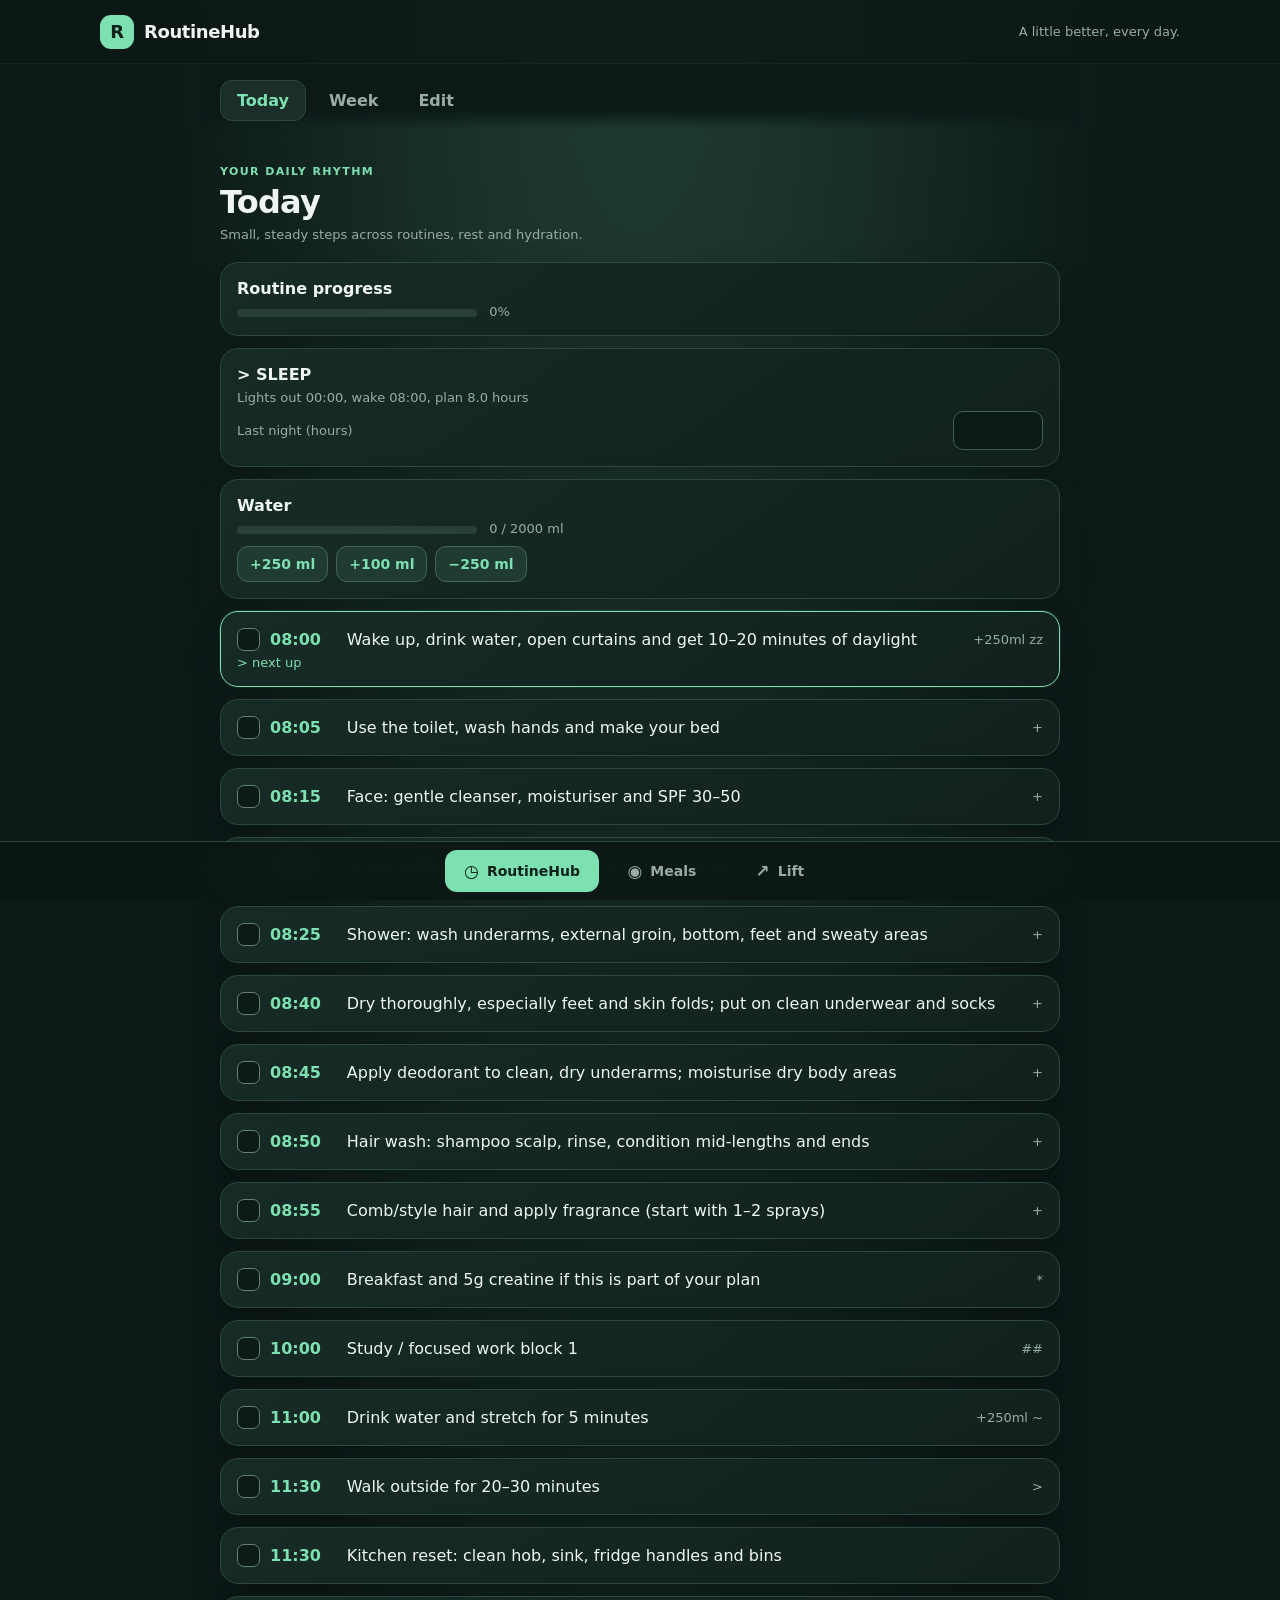
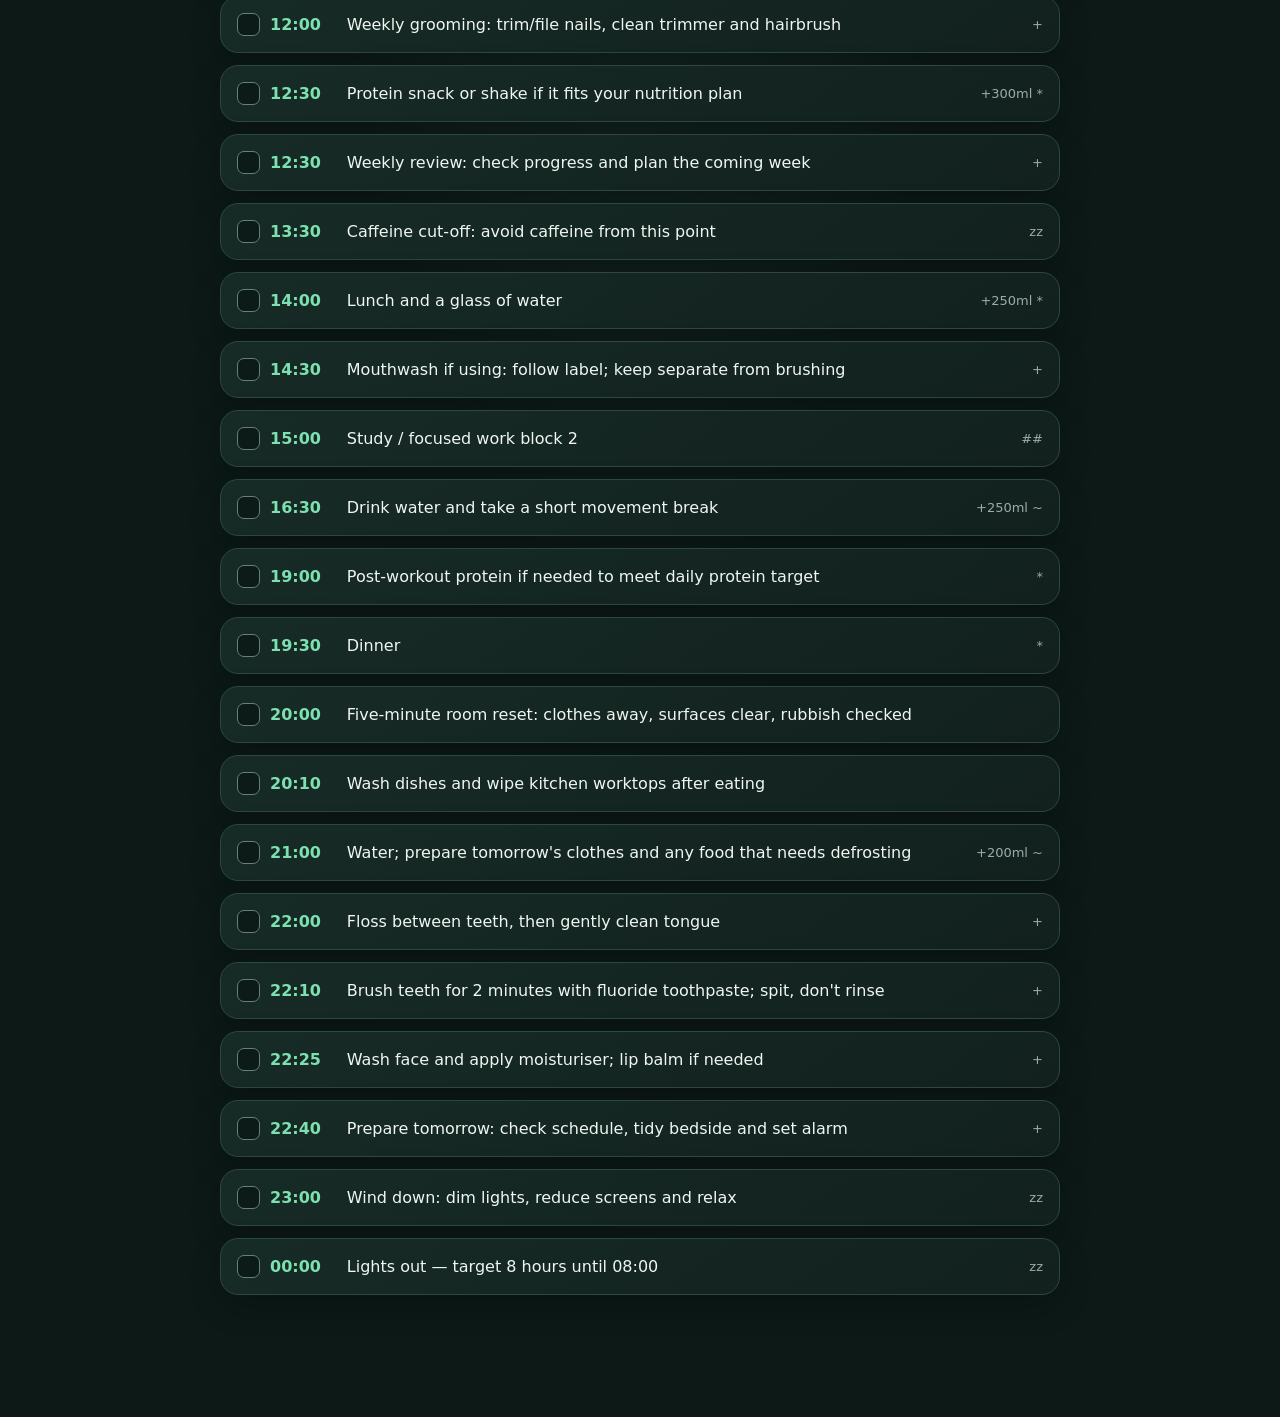
==== commit b62b4a93: "Update RoutineHub unified app" ====
--- a/index.html
+++ b/index.html
@@ -1,133 +1,35 @@
-<!DOCTYPE html>
+<!doctype html>
 <html lang="en-GB">
 <head>
 <meta charset="utf-8">
 <meta name="viewport" content="width=device-width, initial-scale=1, viewport-fit=cover">
+<meta name="theme-color" content="#0c1917">
+<meta name="description" content="RoutineHub brings your daily routines, meals and dumbbell training together.">
 <title>RoutineHub</title>
 <link rel="manifest" href="manifest.json">
-<meta name="theme-color" content="#07191c">
 <link rel="apple-touch-icon" href="icon-192.png">
-<style>
-:root{--bg:#07191c;--text:#e8f4ef;--mute:#91aaa3;--acc:#42e6a4;--line:#28504d;color-scheme:dark;box-sizing:border-box;padding-top:env(safe-area-inset-top,0px)}
-*{box-sizing:border-box;font-family:Inter,system-ui,-apple-system,"Segoe UI",sans-serif!important}
-html,body{margin:0;background:radial-gradient(ellipse at 50% -15%,#174344 0%,var(--bg) 55%);color:var(--text);font-size:16px;-webkit-text-size-adjust:100%;min-height:100%}
-main{padding:18px 15px calc(78px + env(safe-area-inset-bottom,0px));max-width:680px;margin:0 auto}
-h1{font-size:22px;color:var(--text);letter-spacing:-.4px;margin:8px 0 14px;font-weight:800}.art{color:var(--acc);font-size:13px;line-height:1.1;margin:4px 0 10px}
-.card{background:linear-gradient(145deg,#143236,#0c2225);border:1px solid var(--line);border-radius:17px!important;padding:14px;margin-bottom:11px;box-shadow:0 8px 22px #0002}.next{border:1px solid var(--acc);box-shadow:0 0 0 1px #42e6a422}.done{opacity:.55}
-.row{display:flex;align-items:center;justify-content:space-between;gap:8px}.tip{font-size:13px;color:var(--mute)}.rd{color:var(--acc)}
-button{background:#143b3a;border:1px solid #32665e;border-radius:11px!important;color:var(--acc);font-size:13px;font-weight:650;padding:8px 10px;text-decoration:none}
-input[type=checkbox]{appearance:none;width:23px;height:23px;margin:0;background:#0a2022;border:1px solid #5d8178;border-radius:7px!important;vertical-align:middle;flex:none;position:relative}input[type=checkbox]:checked{background:var(--acc);border-color:var(--acc)}input[type=checkbox]:checked:after{content:"✓";position:absolute;inset:-1px 0 0;text-align:center;color:#06231c;font-weight:900;font-size:16px}
-select,input[type=text],input[type=time],input[type=number]{background:#0a2022;color:var(--text);border:1px solid #32605a;border-radius:10px!important;font-size:16px;padding:9px;width:100%}.t{color:#55d9d0;flex:none;width:6ch;font-weight:750}.w{display:flex;gap:7px;flex-wrap:wrap;margin-top:8px}
-nav{position:fixed;left:0;right:0;bottom:0;display:flex;background:rgba(5,22,24,.97);border-top:1px solid #28504d;padding:6px 5px calc(6px + env(safe-area-inset-bottom,0px));z-index:5;gap:3px}nav button{flex:1;height:47px;text-decoration:none;color:var(--mute);background:transparent;border:0;border-radius:10px!important;padding:0;font-size:11px;letter-spacing:.2px}nav button.on{color:#06251e;background:var(--acc)}
-</style>
+<link rel="stylesheet" href="routine.css">
 </head>
 <body>
-<main id="app"></main>
-<nav><button id="t1">Today</button><button id="t2">Week</button><button id="t3">Edit</button><button id="meals" onclick="location.href='./meals/index.html'">Meals</button><button id="lift" onclick="location.href='./lift/index.html'">Lift</button></nav>
-<script>
-var IC={sleep:"zz",water:"~",study:"##",social:"@",eat:"*",free:"+",move:">"};
-var DEF=[
-{id:1,t:"08:00",n:"Wake up, drink water, open curtains and get 10–20 minutes of daylight",c:"sleep",ml:250},
-{id:2,t:"08:05",n:"Use the toilet, wash hands and make your bed",c:"free"},
-{id:21,t:"08:10",n:"Weigh in (after toilet, before breakfast)",c:"free",d:"d1"},
-{id:30,t:"08:15",n:"Face: gentle cleanser, moisturiser and SPF 30–50",c:"free"},
-{id:31,t:"08:20",n:"Brush teeth for 2 minutes with fluoride toothpaste; spit, don't rinse",c:"free"},
-{id:32,t:"08:25",n:"Shower: wash underarms, external groin, bottom, feet and sweaty areas",c:"free",d:"days:1,3,5,0"},
-{id:33,t:"08:25",n:"Non-shower day: wash face, underarms, external groin and feet with a clean flannel",c:"free",d:"days:2,4,6"},
-{id:34,t:"08:40",n:"Dry thoroughly, especially feet and skin folds; put on clean underwear and socks",c:"free"},
-{id:35,t:"08:45",n:"Apply deodorant to clean, dry underarms; moisturise dry body areas",c:"free"},
-{id:36,t:"08:50",n:"Hair wash: shampoo scalp, rinse, condition mid-lengths and ends",c:"free",d:"days:0,3"},
-{id:37,t:"08:55",n:"Comb/style hair and apply fragrance (start with 1–2 sprays)",c:"free"},
-{id:3,t:"09:00",n:"Breakfast and 5g creatine if this is part of your plan",c:"eat"},
-{id:4,t:"10:00",n:"Study / focused work block 1",c:"study"},
-{id:5,t:"11:00",n:"Drink water and stretch for 5 minutes",c:"water",ml:250},
-{id:6,t:"11:30",n:"Walk outside for 20–30 minutes",c:"move"},
-{id:7,t:"12:30",n:"Protein snack or shake if it fits your nutrition plan",c:"eat",ml:300},
-{id:8,t:"13:30",n:"Caffeine cut-off: avoid caffeine from this point",c:"sleep"},
-{id:9,t:"14:00",n:"Lunch and a glass of water",c:"eat",ml:250},
-{id:26,t:"14:30",n:"Mouthwash if using: follow label; keep separate from brushing",c:"free"},
-{id:10,t:"15:00",n:"Study / focused work block 2",c:"study"},
-{id:11,t:"16:30",n:"Drink water and take a short movement break",c:"water",ml:250},
-{id:13,t:"18:00",n:"Strength workout on planned training days; otherwise light activity",c:"move",d:"wk",ml:250},
-{id:15,t:"19:00",n:"Post-workout protein if needed to meet daily protein target",c:"eat"},
-{id:16,t:"19:30",n:"Dinner",c:"eat"},
-{id:40,t:"20:00",n:"Five-minute room reset: clothes away, surfaces clear, rubbish checked",c:"clean"},
-{id:41,t:"20:10",n:"Wash dishes and wipe kitchen worktops after eating",c:"clean"},
-{id:18,t:"21:00",n:"Water; prepare tomorrow's clothes and any food that needs defrosting",c:"water",ml:200},
-{id:19,t:"22:00",n:"Floss between teeth, then gently clean tongue",c:"free"},
-{id:27,t:"22:10",n:"Brush teeth for 2 minutes with fluoride toothpaste; spit, don't rinse",c:"free"},
-{id:28,t:"22:25",n:"Wash face and apply moisturiser; lip balm if needed",c:"free"},
-{id:29,t:"22:40",n:"Prepare tomorrow: check schedule, tidy bedside and set alarm",c:"free"},
-{id:20,t:"23:00",n:"Wind down: dim lights, reduce screens and relax",c:"sleep"},
-{id:100,t:"00:00",n:"Lights out — target 8 hours until 08:00",c:"sleep"},
-{id:50,t:"17:00",n:"Laundry: wash, dry and put clothes away",c:"clean",d:"d1"},
-{id:51,t:"17:00",n:"Clean bathroom: sink, toilet, shower and taps",c:"clean",d:"d2"},
-{id:52,t:"17:00",n:"Dust bedroom, desk and shelves",c:"clean",d:"d3"},
-{id:53,t:"17:00",n:"Vacuum bedroom and main floors; mop hard floors if needed",c:"clean",d:"d4"},
-{id:54,t:"17:00",n:"Wash towels and bath mat; replace with clean ones",c:"clean",d:"d5"},
-{id:55,t:"11:00",n:"Change bedsheets and pillowcases; air the bed",c:"clean",d:"d6"},
-{id:56,t:"11:30",n:"Kitchen reset: clean hob, sink, fridge handles and bins",c:"clean",d:"d0"},
-{id:57,t:"12:00",n:"Weekly grooming: trim/file nails, clean trimmer and hairbrush",c:"free",d:"d0"},
-{id:58,t:"12:30",n:"Weekly review: check progress and plan the coming week",c:"free",d:"d0"},
-{id:59,t:"11:00",n:"Monthly deep clean: bathroom tiles, grout and hard-to-reach areas",c:"clean",d:"m1"},
-{id:60,t:"11:30",n:"Monthly clean: windows, mirrors and inside appliances",c:"clean",d:"m1"},
-{id:61,t:"12:00",n:"Monthly declutter: one drawer, shelf or storage area",c:"clean",d:"m1"}
-];
-var S,tab=1;
-try{S=JSON.parse(localStorage.getItem("rt1"))}catch(e){}
-if(!S||!S.r||!S.days)S={r:JSON.parse(JSON.stringify(DEF)),days:{},wt:2000,v:4};
-if(S.v!==9){S.r=JSON.parse(JSON.stringify(DEF));S.v=9}
-function save(){try{localStorage.setItem("rt1",JSON.stringify(S))}catch(e){}}
-function key(d){d=d||new Date();return d.getFullYear()+"-"+("0"+(d.getMonth()+1)).slice(-2)+"-"+("0"+d.getDate()).slice(-2)}
-function day(k){return S.days[k]||(S.days[k]={d:{},w:0})}
-function mins(t){var a=(t||"0:0").split(":");return+a[0]*60+ +a[1]}
-function ord(t){var m=mins(t);return m<360?m+1440:m}
-function list(){return S.r.slice().sort(function(a,b){return ord(a.t)-ord(b.t)})}
-function app(b,k){var dt=new Date(k+"T00:00:00"),g=dt.getDay();return!b.d||(b.d==="wk"?g>0&&g<6:b.d==="we"?g===0||g===6:b.d==="m1"?dt.getDate()===1:b.d.indexOf("days:")===0?b.d.slice(5).split(",").map(Number).indexOf(g)!==-1:/^d\d$/.test(b.d)?g===+b.d.charAt(1):true)}
-function slp(){var a=S.r.filter(function(b){return b.id===1})[0],z=S.r.filter(function(b){return b.id===100})[0];if(!a||!z)return null;return{wake:a.t,bed:z.t,h:((mins(a.t)-mins(z.t)+1440)%1440)/60}}
-function pct(k){var dd=S.days[k]||{d:{}},en=S.r.filter(function(b){return b.on!==false&&app(b,k)}),n=en.filter(function(b){return dd.d[b.id]}).length;return en.length?Math.round(100*n/en.length):0}
-function bar(p,w){var n=Math.max(0,Math.min(w,Math.round(p/100*w)));return"["+"#".repeat(n)+"-".repeat(w-n)+"]"}
-function esc(s){return String(s).replace(/&/g,"&amp;").replace(/</g,"&lt;").replace(/"/g,"&quot;")}
-function today(){
- var k=key(),dd=day(k),nw=new Date(),nm=nw.getHours()*60+nw.getMinutes();nm=nm<360?nm+1440:nm;
- var L=list().filter(function(b){return b.on!==false&&app(b,k)}),nx=-1;
- for(var i=0;i<L.length;i++)if(!dd.d[L[i].id]&&ord(L[i].t)>=nm-30){nx=i;break}
- if(nx<0)for(i=0;i<L.length;i++)if(!dd.d[L[i].id]){nx=i;break}
- var p=pct(k),wp=Math.round(100*dd.w/S.wt);
- var h='<pre class="art">'+[" .-----------.","|   12:00    |","|  [x] [ ]   |"," '-----------'"," zz  ~  >  ## "].join("\n")+'</pre><h1>== TODAY ==</h1>';
- h+='<div class="card"><b>> PROGRESS</b><div class="tip" style="margin-top:6px">'+bar(p,20)+' '+p+'%</div></div>';
- var sp=slp();if(sp)h+='<div class="card"><b>> SLEEP</b><div class="tip" style="margin-top:6px">Lights out '+sp.bed+', wake '+sp.wake+', plan '+sp.h.toFixed(1)+' hours</div><div class="row" style="margin-top:6px"><span class="tip">Last night (hours)</span><input type="number" step="0.5" id="sl" value="'+(dd.sl||"")+'" inputmode="decimal" style="width:90px"></div></div>';
- h+='<div class="card"><b>> WATER</b><div class="tip" style="margin-top:6px">'+bar(wp,20)+' '+dd.w+' / '+S.wt+'ml</div><div class="w"><button data-w="250">[+250ml]</button><button data-w="100">[+100ml]</button><button data-w="-250">[-250ml]</button></div></div>';
- L.forEach(function(b,i){h+='<div class="card'+(dd.d[b.id]?' done':'')+(i===nx?' next':'')+'"><div class="row"><input type="checkbox" data-b="'+b.id+'"'+(dd.d[b.id]?' checked':'')+'><span class="t">'+esc(b.t)+'</span><span style="flex:1">'+esc(b.n)+'</span><span class="tip">'+(b.ml?"+"+b.ml+"ml ":"")+(IC[b.c]||"")+'</span></div>'+(i===nx?'<div class="tip rd" style="margin-top:4px">&gt; next up</div>':'')+'</div>'});
- return h}
-function week(){
- var h='<h1>== WEEK ==</h1>',tot=0,st=0,run=0,nm=["Sun","Mon","Tue","Wed","Thu","Fri","Sat"];
- for(var i=6;i>=0;i--){var d=new Date();d.setDate(d.getDate()-i);var k=key(d),p=pct(k),w=(S.days[k]||{w:0}).w;tot+=p;
-  h+='<div class="card"><div class="row"><b>'+nm[d.getDay()]+' '+k.slice(5)+'</b><span class="tip">'+p+'%</span></div><div class="tip" style="margin-top:6px">'+bar(p,20)+'</div><div class="tip">water '+bar(Math.round(100*w/S.wt),10)+' '+w+'ml</div></div>'}
- for(i=0;i<60;i++){var d2=new Date();d2.setDate(d2.getDate()-i);if(pct(key(d2))>=70)run++;else if(i>0)break;else if(i===0)continue}
- return h+'<div class="card"><b>> SUMMARY</b><div class="tip" style="margin-top:6px">7-day average: '+Math.round(tot/7)+'%'+(function(){var t=0,n=0;for(var i=0;i<7;i++){var d=new Date();d.setDate(d.getDate()-i);var v=(S.days[key(d)]||{}).sl;if(v>0){t+=v;n++}}return n?'<br>Average sleep: '+(t/n).toFixed(1)+'h ('+n+' nights logged)':''})()+'<br>Streak of days at 70% or more: '+run+'</div></div>'}
-function edit(){
- var h='<h1>== EDIT ==</h1><p class="tip">Change times, names or switch blocks off. Times before 06:00 count as after midnight.</p><div class="card"><span class="tip">Water target (ml)</span><input type="number" id="wt" value="'+S.wt+'" inputmode="numeric"></div><div class="card"><b>> SHIFT THE WHOLE DAY</b><div class="tip">Moves every time earlier or later. Use it to move your sleep 15 minutes at a time.</div><button data-sh="-15">[15 min earlier]</button><button data-sh="15">[15 min later]</button></div>';
- list().forEach(function(b){h+='<div class="card"><div class="row"><input type="checkbox" data-on="'+b.id+'"'+(b.on!==false?' checked':'')+'><input type="time" data-t="'+b.id+'" value="'+esc(b.t)+'" style="width:120px"><select data-d="'+b.id+'" style="width:110px"><option value="all"'+(!b.d?" selected":"")+'>Every day</option><option value="wk"'+(b.d==="wk"?" selected":"")+'>Mon-Fri</option><option value="we"'+(b.d==="we"?" selected":"")+'>Sat-Sun</option><option value="d1"'+(b.d==="d1"?" selected":"")+'>Mon only</option><option value="d0"'+(b.d==="d0"?" selected":"")+'>Sun only</option><option value="days:1,3,5,0"'+(b.d==="days:1,3,5,0"?" selected":"")+'>Mon/Wed/Fri/Sun</option><option value="days:0,3"'+(b.d==="days:0,3"?" selected":"")+'>Wed/Sun</option><option value="m1"'+(b.d==="m1"?" selected":"")+'>Monthly (1st)</option></select><button data-x="'+b.id+'">[delete]</button></div><input type="text" data-n="'+b.id+'" value="'+esc(b.n)+'" style="margin-top:6px"></div>'});
- return h+'<button id="add">[+ add block]</button><br><button id="rs" class="tip">[reset routine]</button>'}
-function render(){var y=window.scrollY;document.getElementById("app").innerHTML=tab===1?today():tab===2?week():edit();
- for(var i=1;i<4;i++)document.getElementById("t"+i).className=tab===i?"on":"";window.scrollTo(0,y);bind()}
-function bind(){var q=function(s){return document.querySelectorAll(s)};
- q("[data-b]").forEach(function(e){e.onchange=function(){var d=day(key()),b=S.r.filter(function(x){return x.id==e.dataset.b})[0];d.d[e.dataset.b]=e.checked?1:0;if(b&&b.ml)d.w=Math.max(0,d.w+(e.checked?1:-1)*b.ml);save();render()}});
- q("[data-w]").forEach(function(e){e.onclick=function(){var d=day(key());d.w=Math.max(0,d.w+(+e.dataset.w));save();render()}});
- q("[data-on]").forEach(function(e){e.onchange=function(){S.r.forEach(function(b){if(b.id==e.dataset.on)b.on=e.checked});save()}});
- q("[data-t]").forEach(function(e){e.onchange=function(){S.r.forEach(function(b){if(b.id==e.dataset.t&&e.value)b.t=e.value});save();render()}});
- q("[data-d]").forEach(function(e){e.onchange=function(){S.r.forEach(function(b){if(b.id==e.dataset.d){if(e.value==="all")delete b.d;else b.d=e.value}});save()}});
- q("[data-n]").forEach(function(e){e.onchange=function(){S.r.forEach(function(b){if(b.id==e.dataset.n)b.n=e.value});save()}});
- q("[data-sh]").forEach(function(e){e.onclick=function(){S.r.forEach(function(b){var m=(mins(b.t)+(+e.dataset.sh)+1440)%1440;b.t=("0"+Math.floor(m/60)).slice(-2)+":"+("0"+m%60).slice(-2)});save();render()}});
- var sl=document.getElementById("sl");if(sl)sl.onchange=function(){day(key()).sl=+sl.value||0;save()};
- q("[data-x]").forEach(function(e){e.onclick=function(){if(confirm("Delete this block?")){S.r=S.r.filter(function(b){return b.id!=e.dataset.x});save();render()}}});
- var a=document.getElementById("add");if(a)a.onclick=function(){var m=0;S.r.forEach(function(b){m=Math.max(m,b.id)});S.r.push({id:m+1,t:"12:00",n:"New block",c:"free"});save();render()};
- var r=document.getElementById("rs");if(r)r.onclick=function(){if(confirm("Reset the routine to the suggested one?")){S.r=JSON.parse(JSON.stringify(DEF));save();render()}};
- var w=document.getElementById("wt");if(w)w.onchange=function(){S.wt=Math.max(250,+w.value||2000);save()}}
-[1,2,3].forEach(function(k){document.getElementById("t"+k).onclick=function(){tab=k;window.scrollTo(0,0);render()}});
-render();
-if("serviceWorker" in navigator)navigator.serviceWorker.register("sw.js").catch(function(){});
-</script>
+<header class="site-header">
+  <a class="site-brand" href="./index.html" aria-label="RoutineHub home"><span class="brand-mark">R</span><span>RoutineHub</span></a>
+  <span class="site-tagline">A little better, every day.</span>
+</header>
+<div id="routine-view">
+  <nav class="section-tabs" aria-label="Routine views">
+    <button id="t1" class="on" type="button">Today</button>
+    <button id="t2" type="button">Week</button>
+    <button id="t3" type="button">Edit</button>
+  </nav>
+  <main id="app"></main>
+</div>
+<section id="embedded-meals" class="embedded-view" aria-label="Meals"><iframe id="mealsFrame" title="Meals" src="meals.html"></iframe></section>
+<section id="embedded-lift" class="embedded-view" aria-label="Lift"><iframe id="liftFrame" title="Lift" src="lift.html"></iframe></section>
+<nav class="global-nav" aria-label="Main navigation">
+  <button type="button" data-hub="routine" class="active"><span aria-hidden="true">◷</span>RoutineHub</button>
+  <button type="button" data-hub="meals"><span aria-hidden="true">◉</span>Meals</button>
+  <button type="button" data-hub="lift"><span aria-hidden="true">↗</span>Lift</button>
+</nav>
+<script src="routine.js"></script>
 </body>
 </html>
--- a/routine.css
+++ b/routine.css
@@ -0,0 +1,19 @@
+:root{color-scheme:dark;--bg:#0c1917;--surface:#142320;--surface2:#1b2e29;--text:#eff6f1;--muted:#9aada5;--accent:#7de0b0;--line:#2c4840;--shadow:0 12px 32px #0003;box-sizing:border-box;font-family:Inter,ui-sans-serif,system-ui,-apple-system,"Segoe UI",sans-serif}
+*{box-sizing:border-box}
+html,body{margin:0;min-height:100%;background:radial-gradient(ellipse at 50% -20%,#244438 0,var(--bg) 55%);color:var(--text);font-size:16px;-webkit-text-size-adjust:100%}
+body{min-height:100dvh;padding:env(safe-area-inset-top,0px) 0 calc(82px + env(safe-area-inset-bottom,0px))}
+button,input,select{font:inherit}
+button{cursor:pointer}
+.site-header{height:64px;padding:0 max(18px,calc((100vw - 1080px)/2));display:flex;align-items:center;justify-content:space-between;border-bottom:1px solid #ffffff0b;background:#0c1917d9;backdrop-filter:blur(16px)}
+.site-brand{display:flex;align-items:center;gap:10px;color:var(--text);text-decoration:none;font-size:18px;font-weight:800;letter-spacing:-.4px}.brand-mark{width:34px;height:34px;border-radius:11px;background:var(--accent);color:#102119;display:grid;place-items:center;font-weight:900}.site-tagline{color:var(--muted);font-size:13px}
+#routine-view{display:block}.section-tabs{position:sticky;top:0;z-index:4;display:flex;gap:6px;max-width:880px;margin:0 auto;padding:16px 20px 8px;background:linear-gradient(var(--bg) 70%,transparent)}.section-tabs button,.global-nav button{border:1px solid transparent;background:transparent;color:var(--muted);border-radius:12px;padding:10px 16px;font-weight:650}.section-tabs button.on{background:var(--surface2);color:var(--accent);border-color:var(--line)}
+main{max-width:880px;margin:0 auto;padding:10px 20px 28px}.page-intro{margin:14px 0 20px}.eyebrow{font-size:11px;letter-spacing:1.4px;text-transform:uppercase;color:var(--accent);font-weight:750}.page-intro h1,h1{font-size:clamp(25px,4vw,32px);letter-spacing:-.8px;margin:5px 0 6px}.page-intro p{margin:0}
+.card{background:linear-gradient(145deg,#172b26,#12211e);border:1px solid var(--line);border-radius:18px;padding:16px;margin-bottom:12px;box-shadow:var(--shadow)}.next{border-color:var(--accent);box-shadow:0 0 0 1px #7de0b018,var(--shadow)}.done{opacity:.58}.row{display:flex;align-items:center;justify-content:space-between;gap:10px}.tip{font-size:13px;color:var(--muted)}.rd{color:var(--accent)}.t{color:var(--accent);flex:none;width:6ch;font-weight:750}.w{display:flex;gap:8px;flex-wrap:wrap;margin-top:10px}
+.meter{display:inline-block;vertical-align:middle;width:min(240px,56vw);height:8px;background:#294039;border-radius:99px;overflow:hidden;margin-right:8px}.meter i{display:block;height:100%;background:linear-gradient(90deg,#5cc995,#9aebc5);border-radius:99px}
+button:not(.section-tabs button):not(.global-nav button){background:#203c32;border:1px solid #426552;border-radius:11px;color:var(--accent);font-size:14px;font-weight:650;padding:9px 12px}button:hover{filter:brightness(1.12)}button:focus-visible,input:focus-visible,select:focus-visible{outline:2px solid var(--accent);outline-offset:2px}
+input[type=checkbox]{appearance:none;width:23px;height:23px;margin:0;background:#0d1b18;border:1px solid #668174;border-radius:7px;vertical-align:middle;flex:none;position:relative}input[type=checkbox]:checked{background:var(--accent);border-color:var(--accent)}input[type=checkbox]:checked:after{content:"✓";position:absolute;inset:-1px 0 0;text-align:center;color:#102119;font-weight:900;font-size:16px}
+select,input[type=text],input[type=time],input[type=number]{background:#0d1b18;color:var(--text);border:1px solid #426052;border-radius:10px;font-size:16px;padding:9px;width:100%}
+.global-nav{position:fixed;left:0;right:0;bottom:0;z-index:20;display:flex;justify-content:center;gap:8px;background:#0b1715ed;border-top:1px solid var(--line);padding:8px 12px calc(8px + env(safe-area-inset-bottom,0px));backdrop-filter:blur(18px)}.global-nav button{min-width:110px;display:flex;align-items:center;justify-content:center;gap:8px;padding:10px 18px;font-size:14px}.global-nav button span{font-size:17px}.global-nav button.active{background:var(--accent);color:#102119}
+.embedded-view{display:none;position:fixed;top:64px;left:0;right:0;bottom:calc(52px + env(safe-area-inset-bottom,0px));background:var(--bg);z-index:3;overflow:hidden}.embedded-view.active{display:block}.embedded-view iframe{display:block;width:100%;height:100%;border:0;background:var(--bg)}#routine-view[hidden]{display:none}
+@media(min-width:900px){main{padding-top:22px}.embedded-view{left:max(0px,calc((100vw - 1120px)/2));right:max(0px,calc((100vw - 1120px)/2));border-left:1px solid #ffffff0a;border-right:1px solid #ffffff0a}}
+@media(max-width:520px){.site-header{height:58px;padding:0 16px}.site-tagline{font-size:11px}.section-tabs{padding:12px 14px 8px}main{padding:7px 14px 22px}.row{gap:7px}.global-nav{gap:2px;padding-left:5px;padding-right:5px}.global-nav button{min-width:0;flex:1;padding:10px 6px;font-size:12px}.embedded-view{top:58px}}
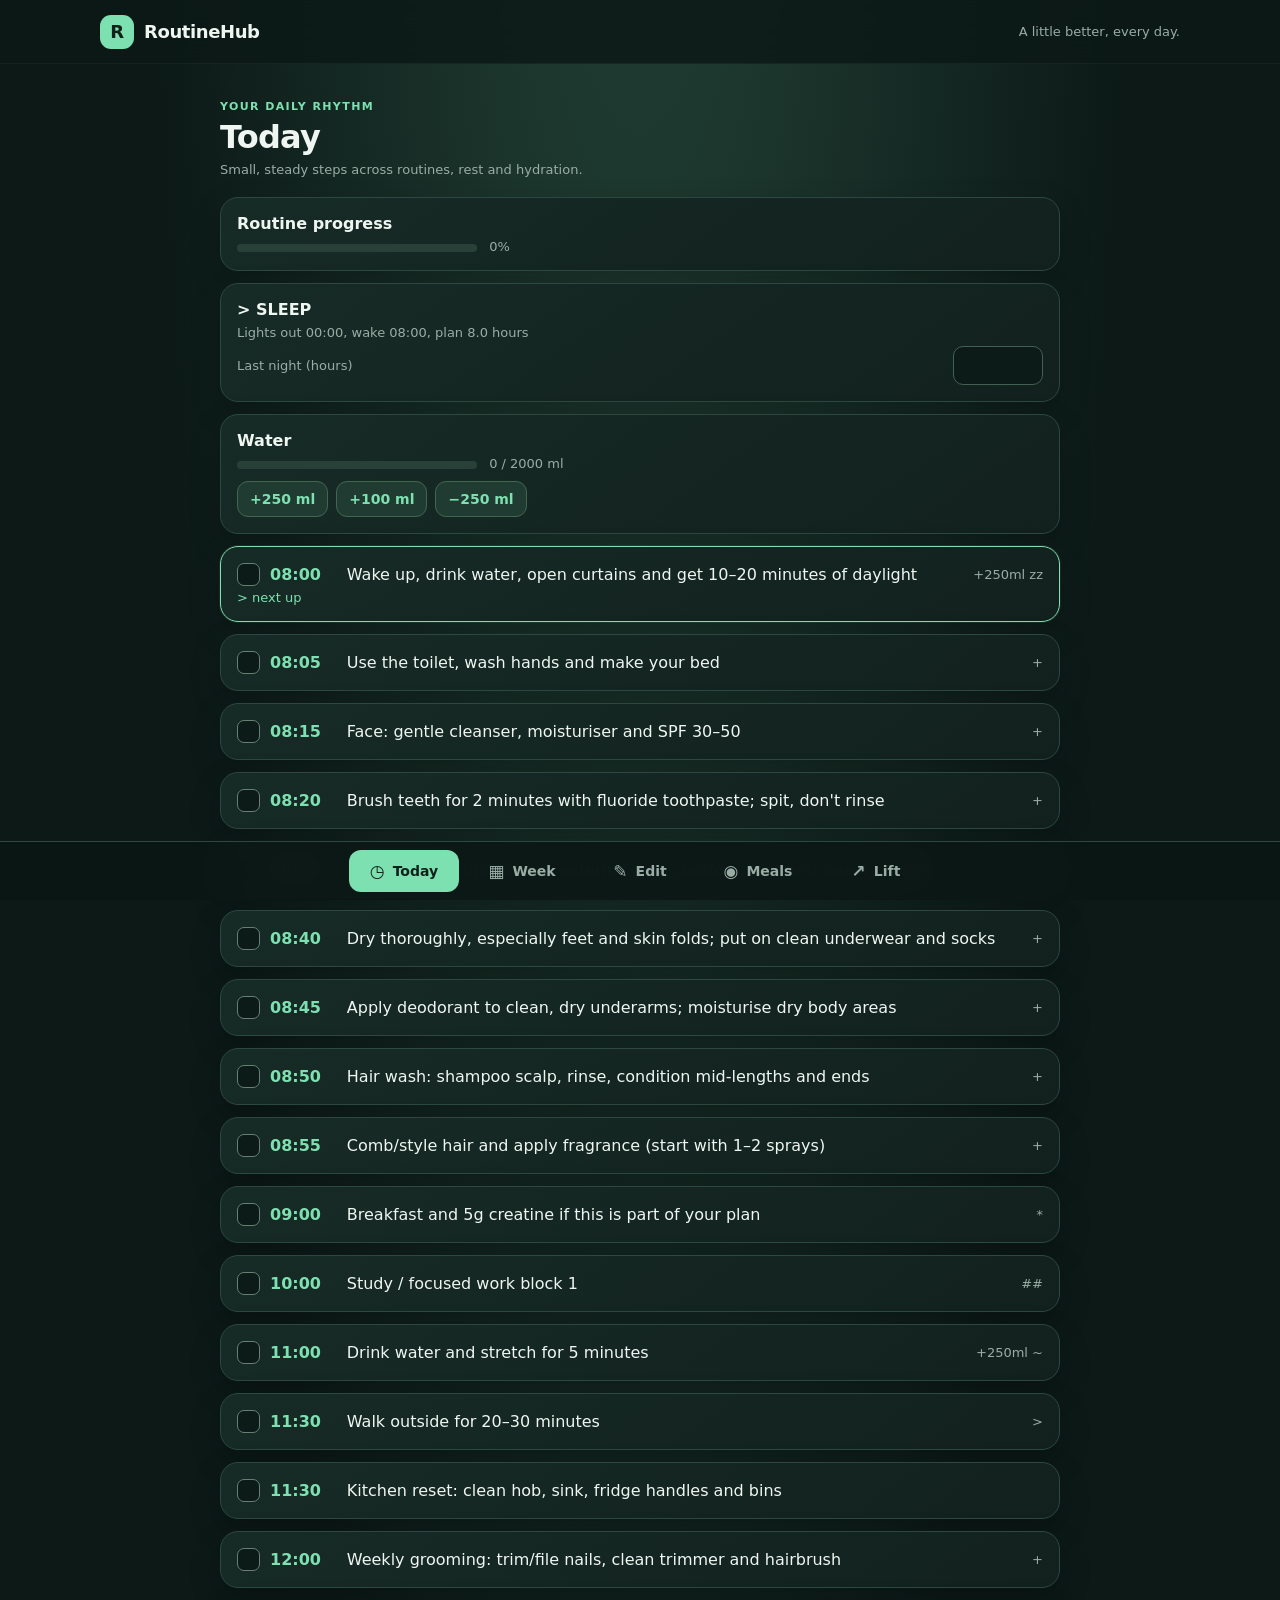
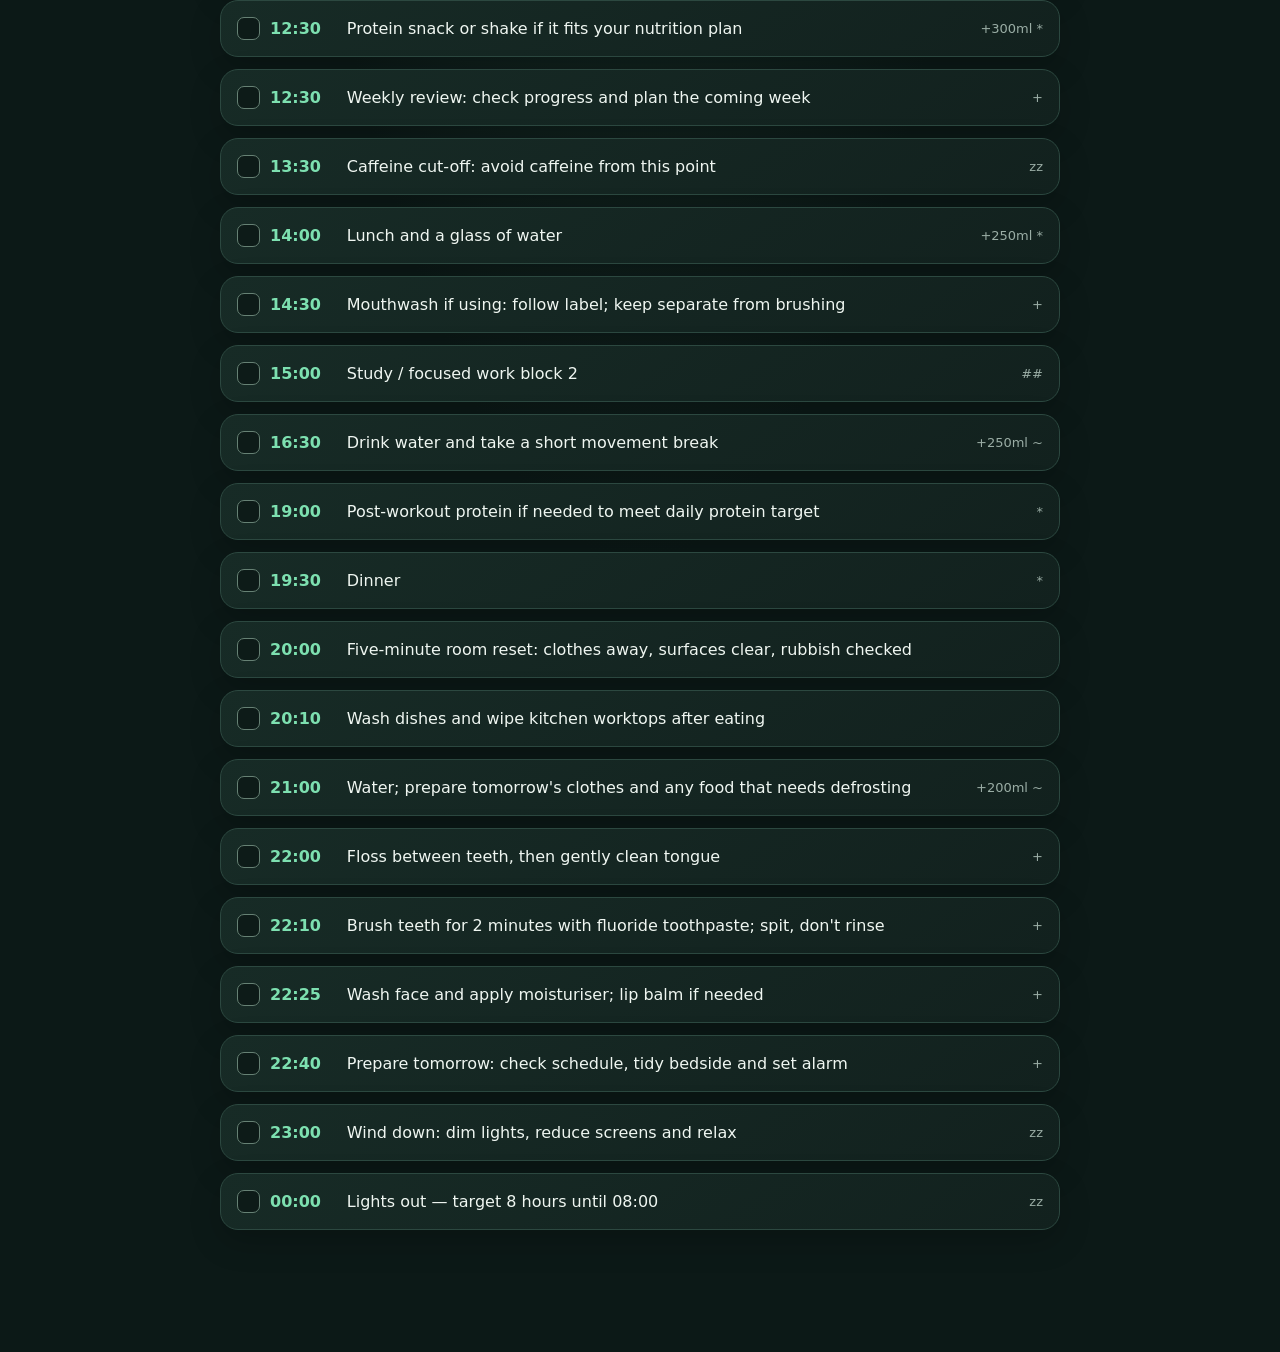
==== commit 05fe1349: "commit" ====
--- a/index.html
+++ b/index.html
@@ -16,19 +16,16 @@
   <span class="site-tagline">A little better, every day.</span>
 </header>
 <div id="routine-view">
-  <nav class="section-tabs" aria-label="Routine views">
-    <button id="t1" class="on" type="button">Today</button>
-    <button id="t2" type="button">Week</button>
-    <button id="t3" type="button">Edit</button>
-  </nav>
   <main id="app"></main>
 </div>
 <section id="embedded-meals" class="embedded-view" aria-label="Meals"><iframe id="mealsFrame" title="Meals" src="meals.html"></iframe></section>
 <section id="embedded-lift" class="embedded-view" aria-label="Lift"><iframe id="liftFrame" title="Lift" src="lift.html"></iframe></section>
 <nav class="global-nav" aria-label="Main navigation">
-  <button type="button" data-hub="routine" class="active"><span aria-hidden="true">◷</span>RoutineHub</button>
-  <button type="button" data-hub="meals"><span aria-hidden="true">◉</span>Meals</button>
-  <button type="button" data-hub="lift"><span aria-hidden="true">↗</span>Lift</button>
+  <button type="button" data-section="today" class="active"><span aria-hidden="true">◷</span>Today</button>
+  <button type="button" data-section="week"><span aria-hidden="true">▦</span>Week</button>
+  <button type="button" data-section="edit"><span aria-hidden="true">✎</span>Edit</button>
+  <button type="button" data-section="meals"><span aria-hidden="true">◉</span>Meals</button>
+  <button type="button" data-section="lift"><span aria-hidden="true">↗</span>Lift</button>
 </nav>
 <script src="routine.js"></script>
 </body>
--- a/routine.css
+++ b/routine.css
@@ -6,7 +6,7 @@
 button{cursor:pointer}
 .site-header{height:64px;padding:0 max(18px,calc((100vw - 1080px)/2));display:flex;align-items:center;justify-content:space-between;border-bottom:1px solid #ffffff0b;background:#0c1917d9;backdrop-filter:blur(16px)}
 .site-brand{display:flex;align-items:center;gap:10px;color:var(--text);text-decoration:none;font-size:18px;font-weight:800;letter-spacing:-.4px}.brand-mark{width:34px;height:34px;border-radius:11px;background:var(--accent);color:#102119;display:grid;place-items:center;font-weight:900}.site-tagline{color:var(--muted);font-size:13px}
-#routine-view{display:block}.section-tabs{position:sticky;top:0;z-index:4;display:flex;gap:6px;max-width:880px;margin:0 auto;padding:16px 20px 8px;background:linear-gradient(var(--bg) 70%,transparent)}.section-tabs button,.global-nav button{border:1px solid transparent;background:transparent;color:var(--muted);border-radius:12px;padding:10px 16px;font-weight:650}.section-tabs button.on{background:var(--surface2);color:var(--accent);border-color:var(--line)}
+#routine-view{display:block}.global-nav button{border:1px solid transparent;background:transparent;color:var(--muted);border-radius:12px;padding:10px 16px;font-weight:650}
 main{max-width:880px;margin:0 auto;padding:10px 20px 28px}.page-intro{margin:14px 0 20px}.eyebrow{font-size:11px;letter-spacing:1.4px;text-transform:uppercase;color:var(--accent);font-weight:750}.page-intro h1,h1{font-size:clamp(25px,4vw,32px);letter-spacing:-.8px;margin:5px 0 6px}.page-intro p{margin:0}
 .card{background:linear-gradient(145deg,#172b26,#12211e);border:1px solid var(--line);border-radius:18px;padding:16px;margin-bottom:12px;box-shadow:var(--shadow)}.next{border-color:var(--accent);box-shadow:0 0 0 1px #7de0b018,var(--shadow)}.done{opacity:.58}.row{display:flex;align-items:center;justify-content:space-between;gap:10px}.tip{font-size:13px;color:var(--muted)}.rd{color:var(--accent)}.t{color:var(--accent);flex:none;width:6ch;font-weight:750}.w{display:flex;gap:8px;flex-wrap:wrap;margin-top:10px}
 .meter{display:inline-block;vertical-align:middle;width:min(240px,56vw);height:8px;background:#294039;border-radius:99px;overflow:hidden;margin-right:8px}.meter i{display:block;height:100%;background:linear-gradient(90deg,#5cc995,#9aebc5);border-radius:99px}
@@ -14,6 +14,7 @@
 input[type=checkbox]{appearance:none;width:23px;height:23px;margin:0;background:#0d1b18;border:1px solid #668174;border-radius:7px;vertical-align:middle;flex:none;position:relative}input[type=checkbox]:checked{background:var(--accent);border-color:var(--accent)}input[type=checkbox]:checked:after{content:"✓";position:absolute;inset:-1px 0 0;text-align:center;color:#102119;font-weight:900;font-size:16px}
 select,input[type=text],input[type=time],input[type=number]{background:#0d1b18;color:var(--text);border:1px solid #426052;border-radius:10px;font-size:16px;padding:9px;width:100%}
 .global-nav{position:fixed;left:0;right:0;bottom:0;z-index:20;display:flex;justify-content:center;gap:8px;background:#0b1715ed;border-top:1px solid var(--line);padding:8px 12px calc(8px + env(safe-area-inset-bottom,0px));backdrop-filter:blur(18px)}.global-nav button{min-width:110px;display:flex;align-items:center;justify-content:center;gap:8px;padding:10px 18px;font-size:14px}.global-nav button span{font-size:17px}.global-nav button.active{background:var(--accent);color:#102119}
-.embedded-view{display:none;position:fixed;top:64px;left:0;right:0;bottom:calc(52px + env(safe-area-inset-bottom,0px));background:var(--bg);z-index:3;overflow:hidden}.embedded-view.active{display:block}.embedded-view iframe{display:block;width:100%;height:100%;border:0;background:var(--bg)}#routine-view[hidden]{display:none}
+.embedded-view{display:none;position:fixed;top:64px;left:0;right:0;bottom:calc(68px + env(safe-area-inset-bottom,0px));background:var(--bg);z-index:3;overflow:hidden}.embedded-view.active{display:block}.embedded-view iframe{display:block;width:100%;height:100%;border:0;background:var(--bg)}#routine-view[hidden]{display:none}
 @media(min-width:900px){main{padding-top:22px}.embedded-view{left:max(0px,calc((100vw - 1120px)/2));right:max(0px,calc((100vw - 1120px)/2));border-left:1px solid #ffffff0a;border-right:1px solid #ffffff0a}}
-@media(max-width:520px){.site-header{height:58px;padding:0 16px}.site-tagline{font-size:11px}.section-tabs{padding:12px 14px 8px}main{padding:7px 14px 22px}.row{gap:7px}.global-nav{gap:2px;padding-left:5px;padding-right:5px}.global-nav button{min-width:0;flex:1;padding:10px 6px;font-size:12px}.embedded-view{top:58px}}
+@media(max-width:650px){.global-nav{gap:2px;padding-left:5px;padding-right:5px}.global-nav button{min-width:0;flex:1;flex-direction:column;gap:3px;padding:7px 3px;font-size:10px}.global-nav button span{font-size:16px}}
+@media(max-width:520px){.site-header{height:58px;padding:0 16px}.site-tagline{font-size:11px}main{padding:7px 14px 22px}.row{gap:7px}.embedded-view{top:58px;bottom:calc(62px + env(safe-area-inset-bottom,0px))}}
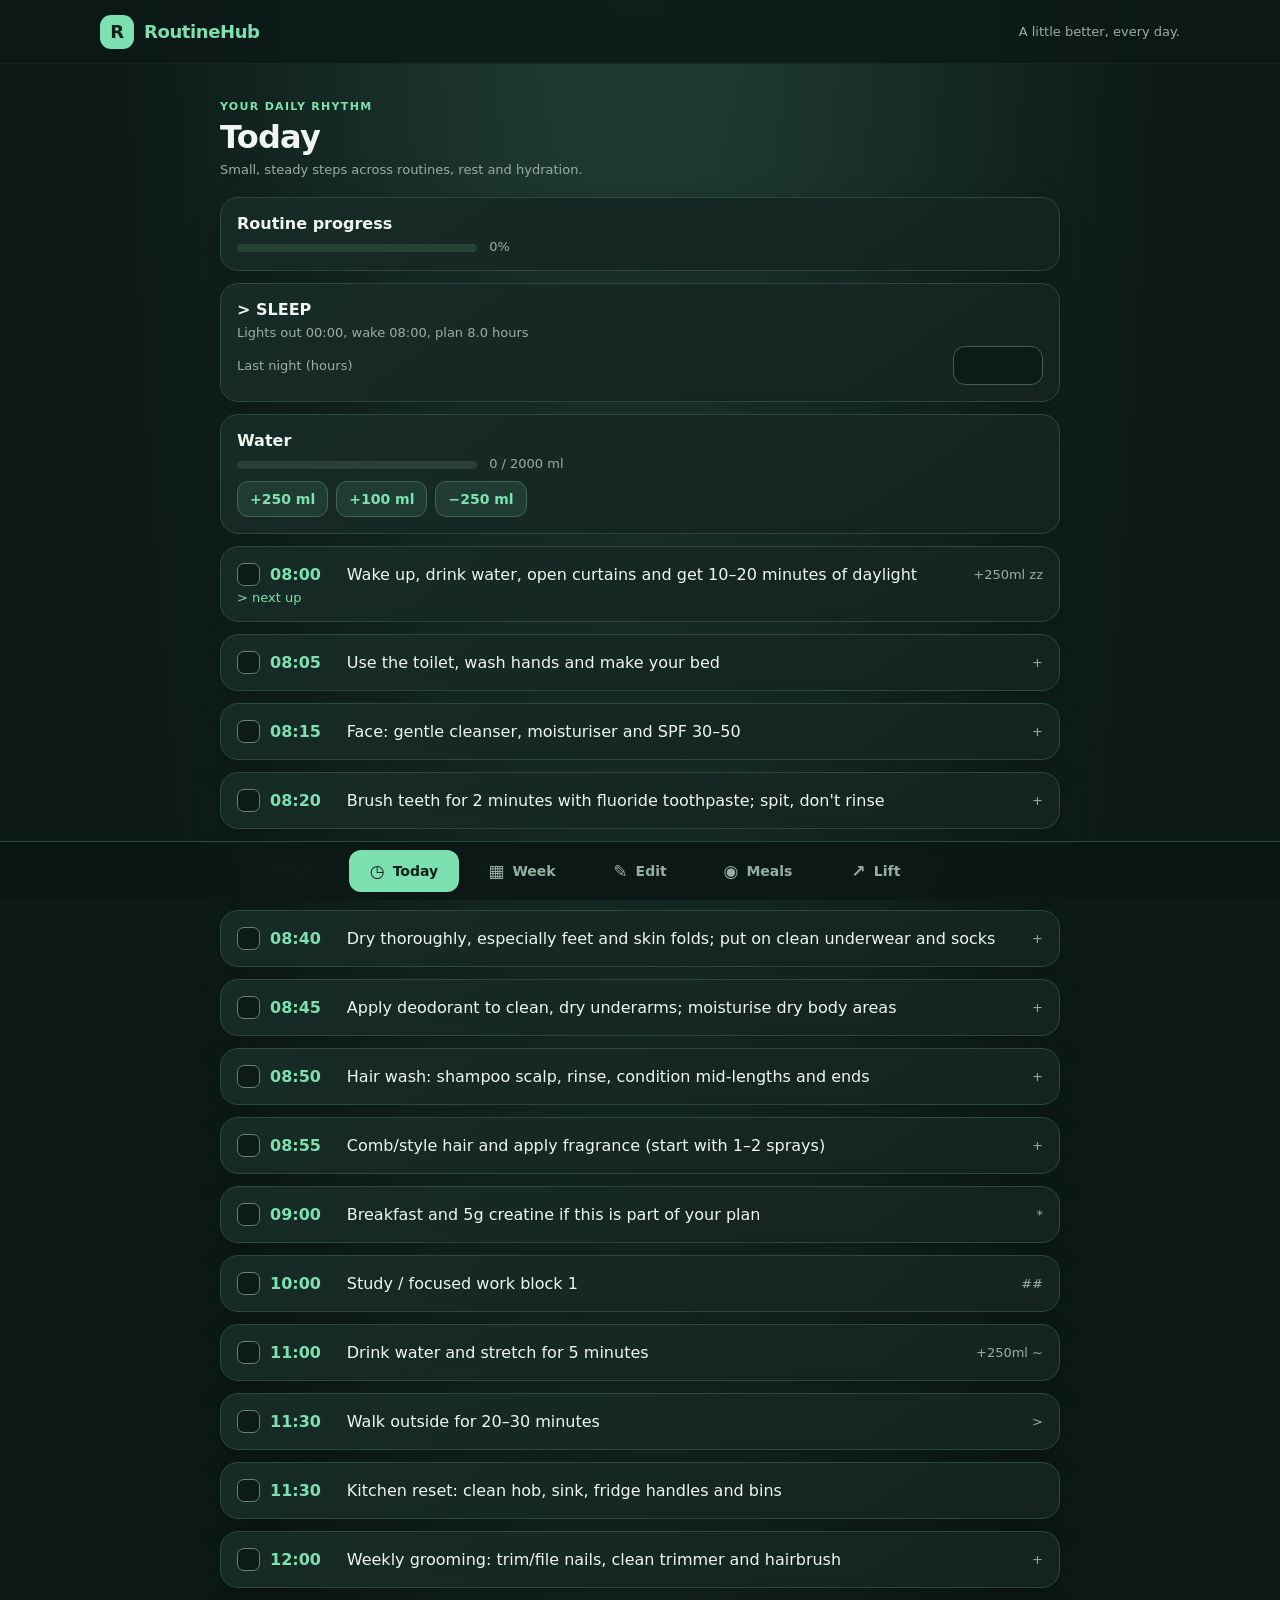
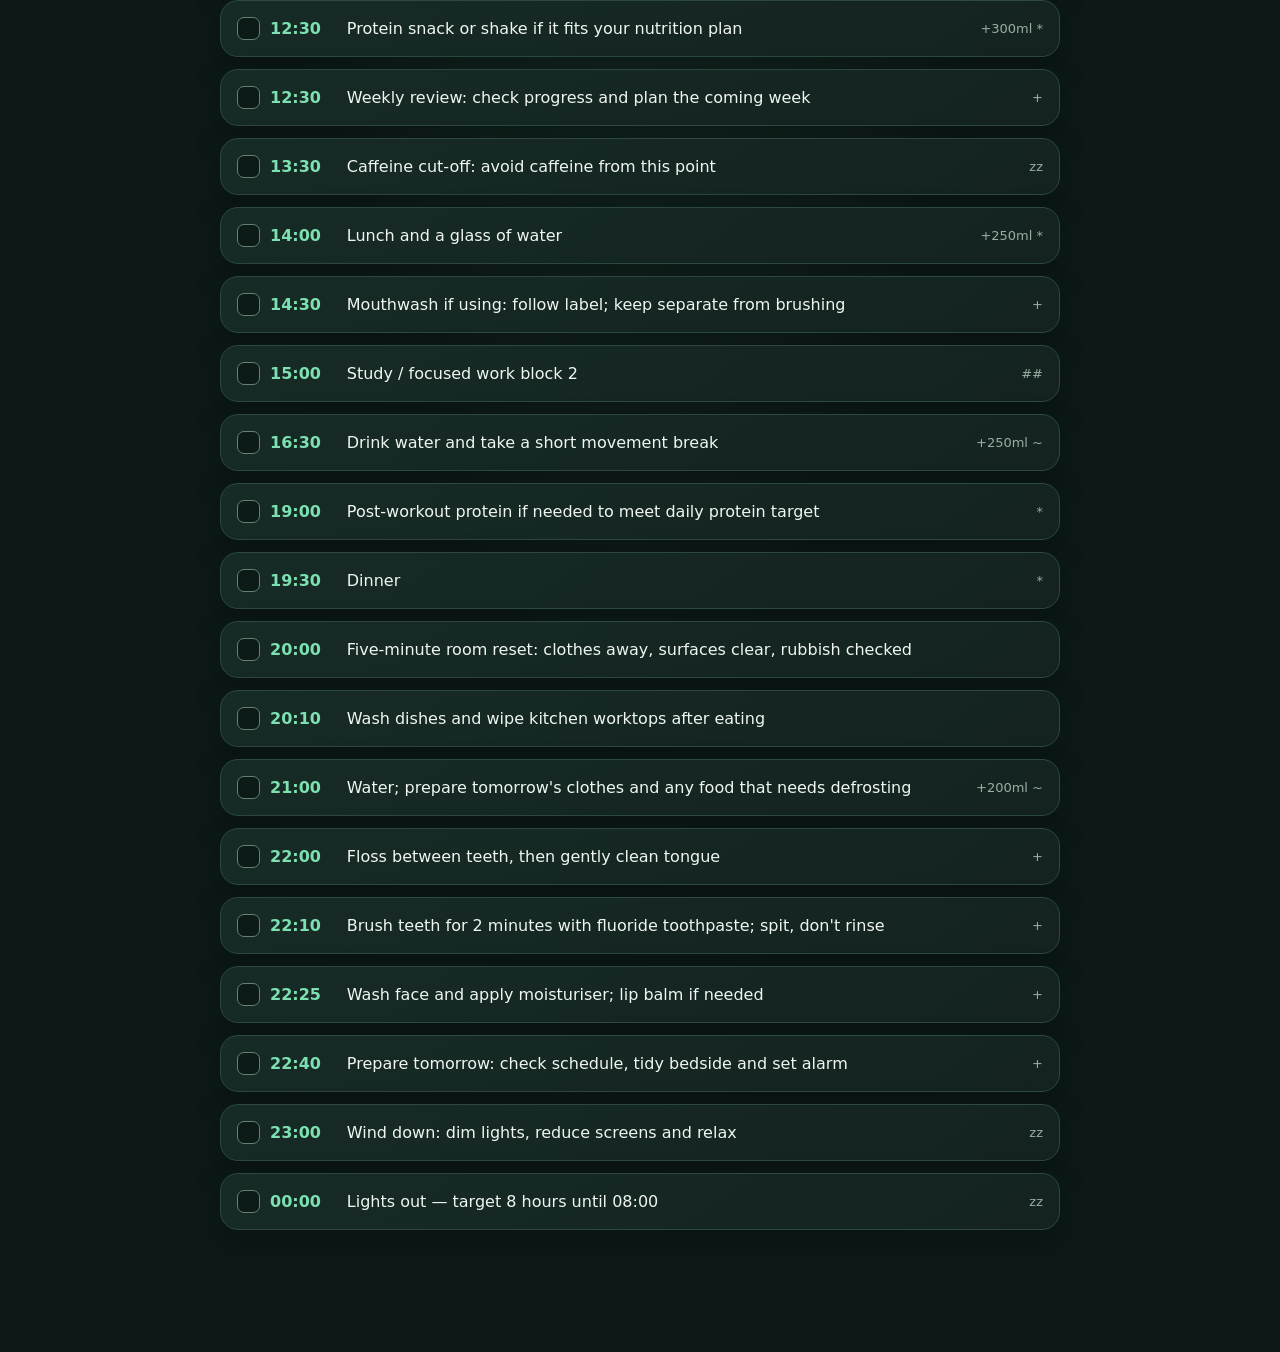
==== commit 4ca9b83a: "comit" ====
--- a/index.html
+++ b/index.html
@@ -9,8 +9,9 @@
 <link rel="manifest" href="manifest.json">
 <link rel="apple-touch-icon" href="icon-192.png">
 <link rel="stylesheet" href="routine.css">
+<link rel="stylesheet" href="routine-theme.css">
 </head>
-<body>
+<body class="routinehub-page">
 <header class="site-header">
   <a class="site-brand" href="./index.html" aria-label="RoutineHub home"><span class="brand-mark">R</span><span>RoutineHub</span></a>
   <span class="site-tagline">A little better, every day.</span>
--- a/routine-theme.css
+++ b/routine-theme.css
@@ -0,0 +1,99 @@
+:root {
+  color-scheme: dark;
+  --rh-bg: #0c1917;
+  --rh-surface: #142320;
+  --rh-surface-raised: #172b26;
+  --rh-surface-2: #1b2e29;
+  --rh-text: #eff6f1;
+  --rh-muted: #9aada5;
+  --rh-accent: #7de0b0;
+  --rh-line: #2c4840;
+  --rh-shadow: 0 12px 32px #0003;
+  --rh-radius: 18px;
+
+  /* Shared aliases used by the three existing page stylesheets. */
+  --bg: var(--rh-bg);
+  --surface: var(--rh-surface);
+  --surface2: var(--rh-surface-2);
+  --panel: var(--rh-surface);
+  --panel2: var(--rh-surface-2);
+  --card: var(--rh-surface);
+  --text: var(--rh-text);
+  --muted: var(--rh-muted);
+  --mute: var(--rh-muted);
+  --accent: var(--rh-accent);
+  --acc: var(--rh-accent);
+  --red: var(--rh-accent);
+  --red2: var(--rh-accent);
+  --green: var(--rh-accent);
+  --line: var(--rh-line);
+  --shadow: var(--rh-shadow);
+}
+
+html,
+body {
+  background-color: var(--rh-bg);
+  color: var(--rh-text);
+  font-family: Inter, ui-sans-serif, system-ui, -apple-system, "Segoe UI", sans-serif;
+}
+
+body.routinehub-page {
+  min-height: 100vh;
+  background: radial-gradient(ellipse at 50% -18%, #244438 0%, var(--rh-bg) 58%);
+}
+
+body.routinehub-page .card,
+body.routinehub-page .stat,
+body.routinehub-page .sum > div,
+body.routinehub-page .notice {
+  background: linear-gradient(145deg, var(--rh-surface-raised), var(--rh-surface));
+  border: 1px solid var(--rh-line);
+  border-radius: var(--rh-radius);
+  box-shadow: var(--rh-shadow);
+}
+
+body.routinehub-page button {
+  border-radius: 12px;
+  transition: background-color 140ms ease, border-color 140ms ease, color 140ms ease, transform 140ms ease;
+}
+
+body.routinehub-page button:active {
+  transform: translateY(1px);
+}
+
+body.routinehub-page button:focus-visible,
+body.routinehub-page a:focus-visible,
+body.routinehub-page input:focus-visible,
+body.routinehub-page select:focus-visible {
+  outline: 2px solid var(--rh-accent);
+  outline-offset: 3px;
+}
+
+body.routinehub-page input:not([type="checkbox"]),
+body.routinehub-page select,
+body.routinehub-page textarea {
+  border-radius: 12px;
+}
+
+body.routinehub-page a {
+  color: var(--rh-accent);
+}
+
+body.routinehub-page .eyebrow {
+  color: var(--rh-accent);
+  font-size: 11px;
+  font-weight: 750;
+  letter-spacing: 1.3px;
+  text-transform: uppercase;
+}
+
+@media (prefers-reduced-motion: reduce) {
+  body.routinehub-page *,
+  body.routinehub-page *::before,
+  body.routinehub-page *::after {
+    scroll-behavior: auto !important;
+    animation-duration: 0.01ms !important;
+    animation-iteration-count: 1 !important;
+    transition-duration: 0.01ms !important;
+  }
+}
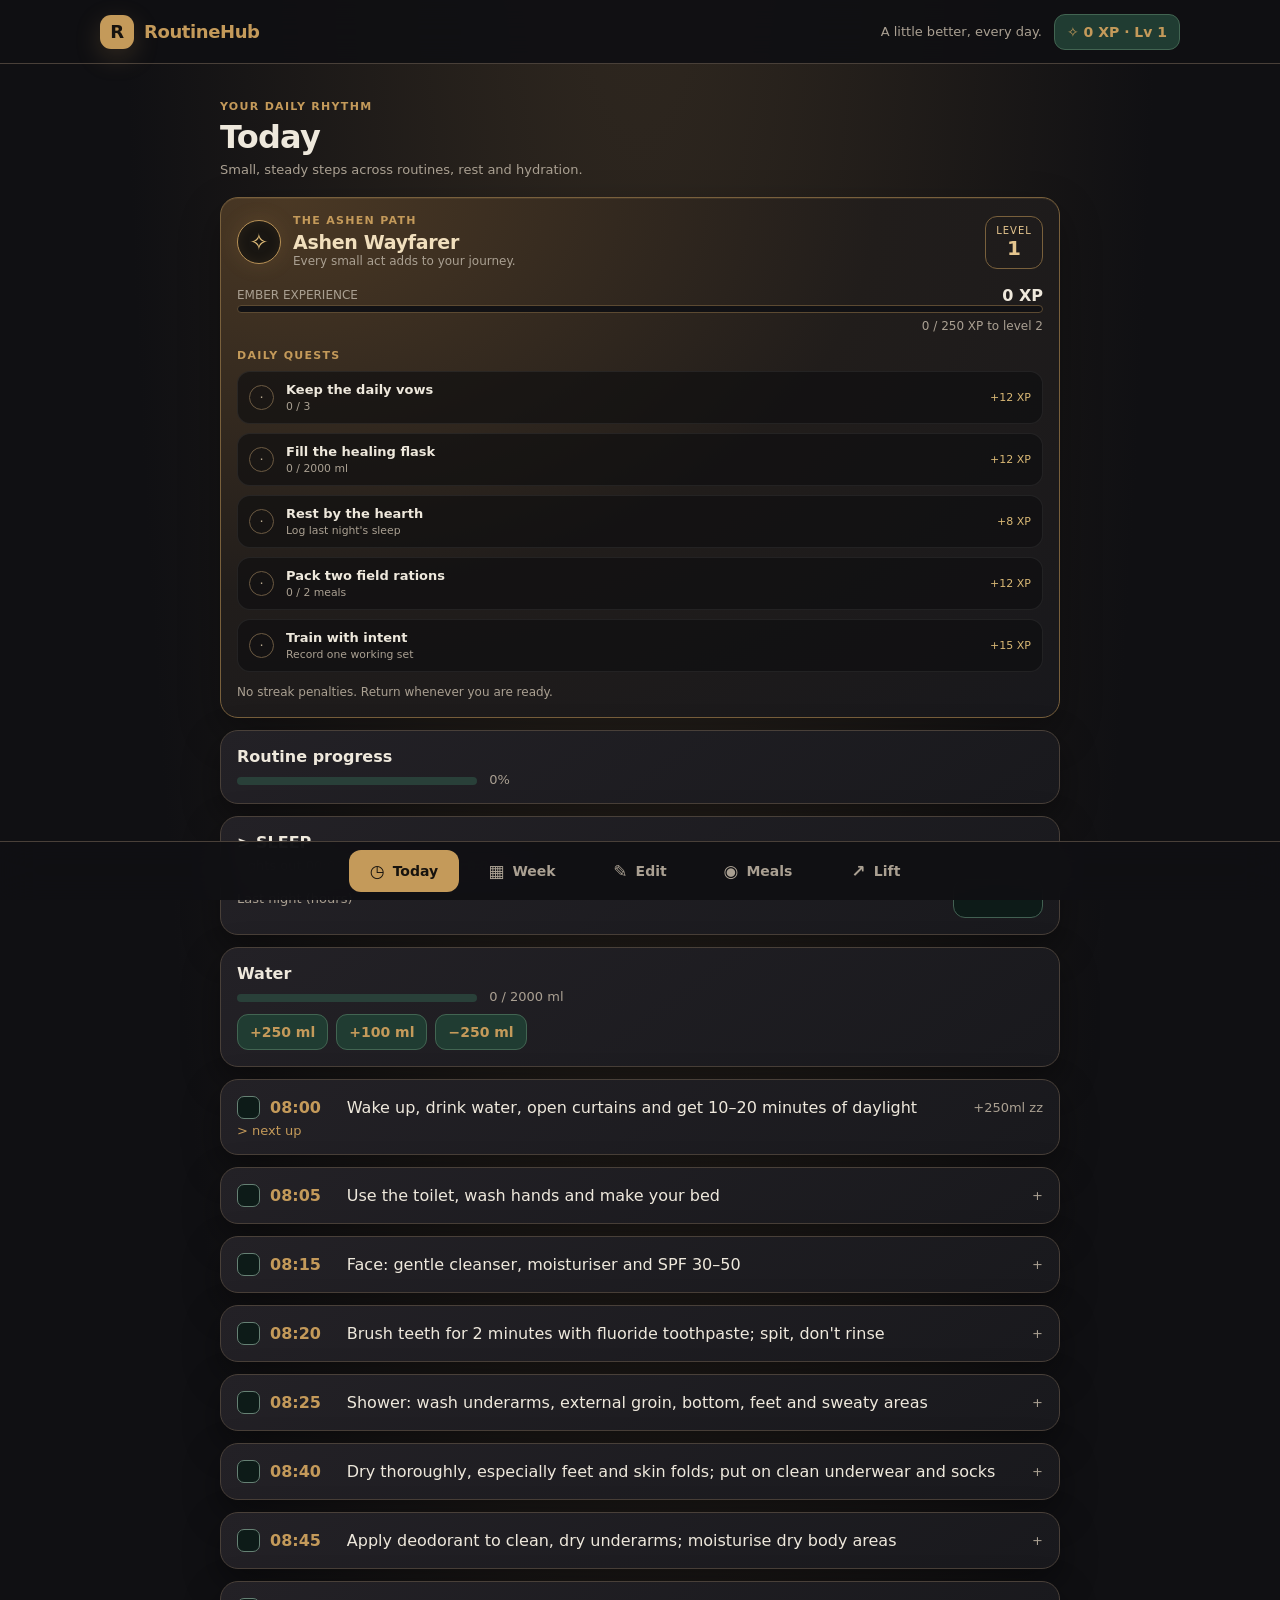
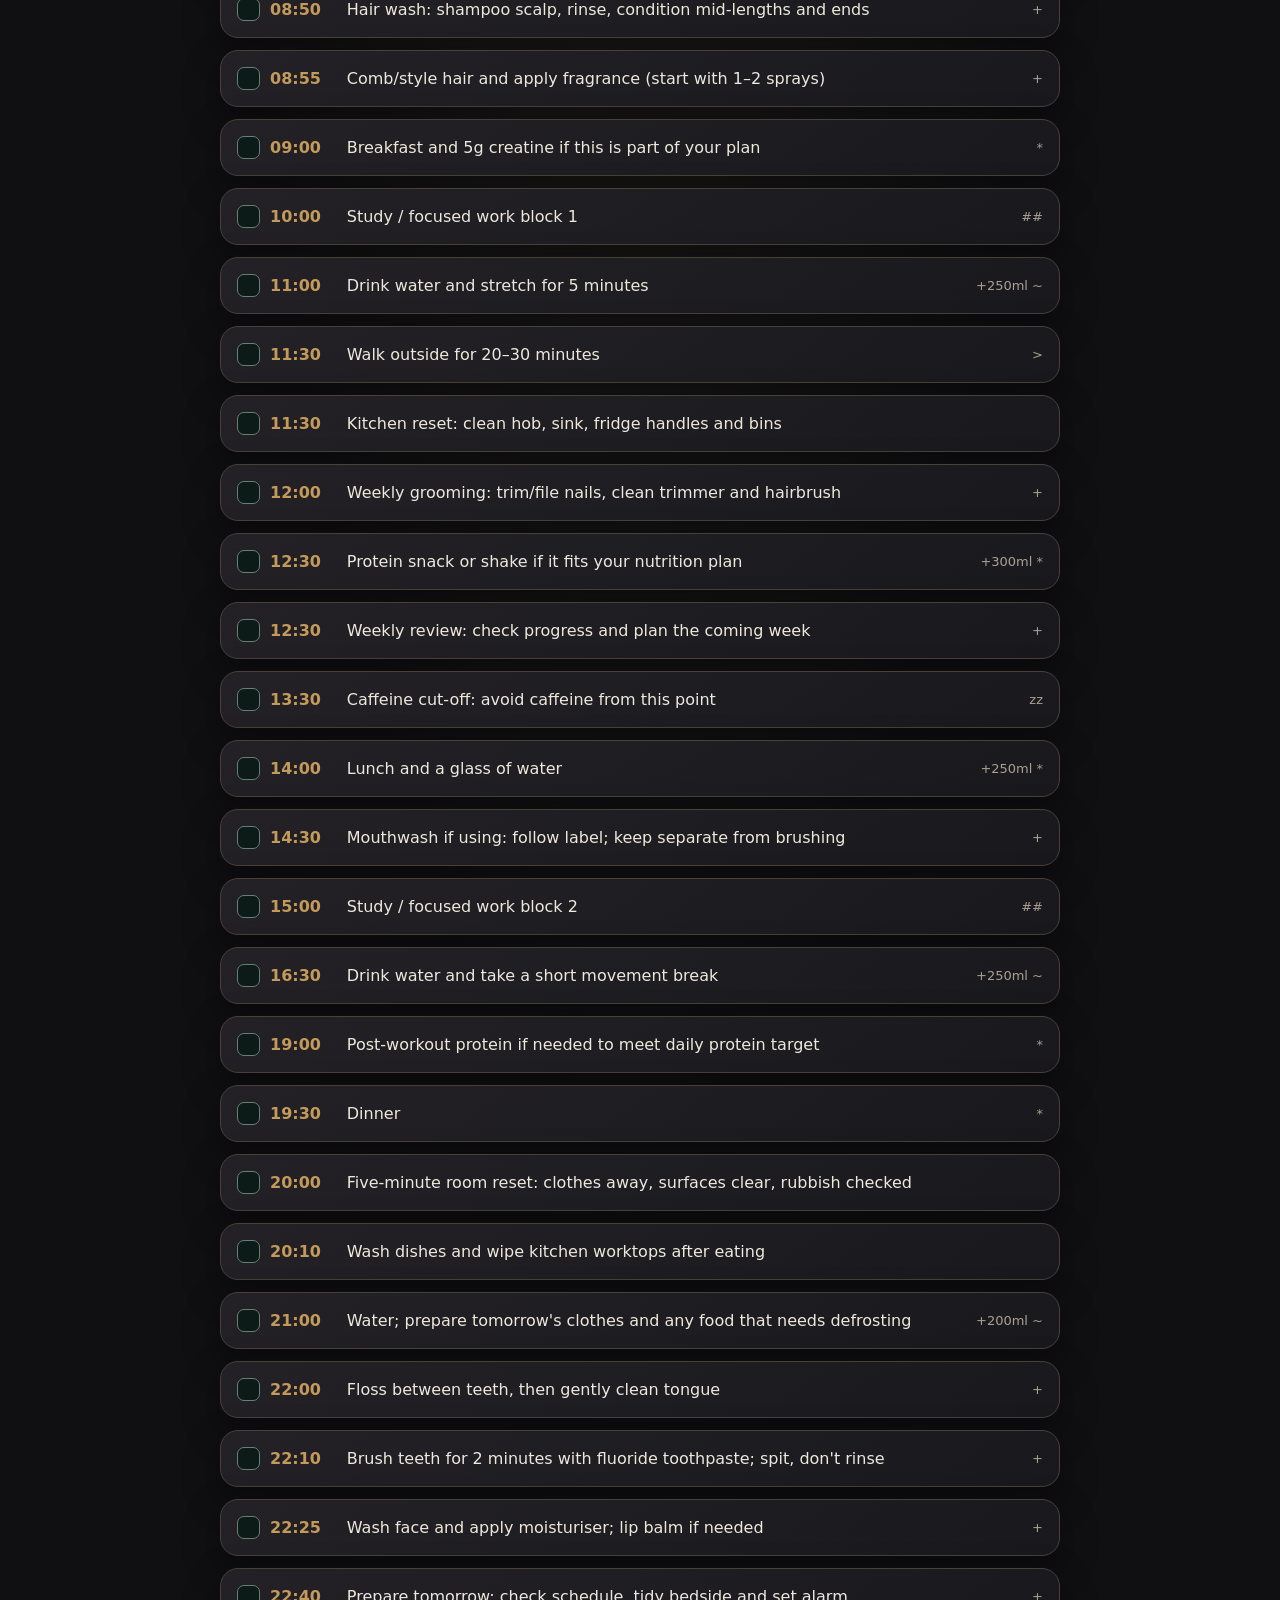
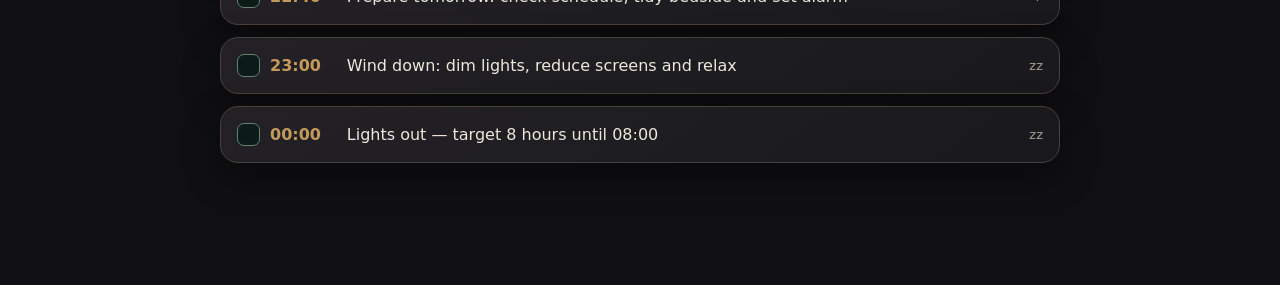
==== commit 18c9896b: "commit 3" ====
--- a/index.html
+++ b/index.html
@@ -3,7 +3,7 @@
 <head>
 <meta charset="utf-8">
 <meta name="viewport" content="width=device-width, initial-scale=1, viewport-fit=cover">
-<meta name="theme-color" content="#0c1917">
+<meta name="theme-color" content="#101013">
 <meta name="description" content="RoutineHub brings your daily routines, meals and dumbbell training together.">
 <title>RoutineHub</title>
 <link rel="manifest" href="manifest.json">
@@ -14,7 +14,7 @@
 <body class="routinehub-page">
 <header class="site-header">
   <a class="site-brand" href="./index.html" aria-label="RoutineHub home"><span class="brand-mark">R</span><span>RoutineHub</span></a>
-  <span class="site-tagline">A little better, every day.</span>
+  <div class="header-meta"><span class="site-tagline">A little better, every day.</span><button id="xp-badge" class="xp-badge" type="button" aria-label="View your quest progress">✧ 0 XP</button></div>
 </header>
 <div id="routine-view">
   <main id="app"></main>
--- a/routine-theme.css
+++ b/routine-theme.css
@@ -1,14 +1,14 @@
 :root {
   color-scheme: dark;
-  --rh-bg: #0c1917;
-  --rh-surface: #142320;
-  --rh-surface-raised: #172b26;
-  --rh-surface-2: #1b2e29;
-  --rh-text: #eff6f1;
-  --rh-muted: #9aada5;
-  --rh-accent: #7de0b0;
-  --rh-line: #2c4840;
-  --rh-shadow: 0 12px 32px #0003;
+  --rh-bg: #101013;
+  --rh-surface: #19191d;
+  --rh-surface-raised: #232126;
+  --rh-surface-2: #29262a;
+  --rh-text: #eee8dc;
+  --rh-muted: #aaa092;
+  --rh-accent: #c49a5a;
+  --rh-line: #494039;
+  --rh-shadow: 0 14px 36px #0006;
   --rh-radius: 18px;
 
   /* Shared aliases used by the three existing page stylesheets. */
@@ -39,7 +39,42 @@
 
 body.routinehub-page {
   min-height: 100vh;
-  background: radial-gradient(ellipse at 50% -18%, #244438 0%, var(--rh-bg) 58%);
+  background: radial-gradient(ellipse at 50% -18%, #342b21 0%, var(--rh-bg) 58%);
+}
+
+body.routinehub-page .site-header {
+  background: #101013ed;
+  border-bottom-color: var(--rh-line);
+}
+
+body.routinehub-page .global-nav {
+  background: #101013f2;
+  border-top-color: var(--rh-line);
+}
+
+body.routinehub-page .global-nav button.active {
+  background: var(--rh-accent);
+  color: #17130e;
+}
+
+body.routinehub-page .brand-mark {
+  color: #17130e;
+  box-shadow: 0 8px 26px #c49a5a35;
+}
+
+body.routinehub-page .meter i,
+body.routinehub-page .progressbar i {
+  background: linear-gradient(90deg, #8c6739, #e2bf7b);
+}
+
+body.meals-page nav {
+  background: #101013f2;
+  border-color: var(--rh-line);
+}
+
+body.lift-page .tabs {
+  background: #101013f2;
+  border-color: var(--rh-line);
 }
 
 body.routinehub-page .card,
@@ -85,6 +120,150 @@
   font-weight: 750;
   letter-spacing: 1.3px;
   text-transform: uppercase;
+}
+
+.header-meta {
+  display: flex;
+  align-items: center;
+  gap: 12px;
+}
+
+body.routinehub-page .xp-badge {
+  border: 1px solid #79603c;
+  border-radius: 999px;
+  background: linear-gradient(135deg, #332a1e, #201b16);
+  color: #e5c58e;
+  padding: 7px 11px;
+  font-size: 12px;
+  font-weight: 800;
+  white-space: nowrap;
+}
+
+.quest-panel {
+  border-color: #79603c !important;
+  background: radial-gradient(ellipse at 8% 0%, #4a3824 0%, #211d1b 54%, #18181c 100%) !important;
+  box-shadow: inset 0 1px #e2c17c18, 0 16px 42px #0005 !important;
+}
+
+.quest-topline,
+.quest-title-row,
+.quest-meta,
+.quest-row {
+  display: flex;
+  align-items: center;
+  justify-content: space-between;
+  gap: 12px;
+}
+
+.quest-sigil {
+  display: grid;
+  place-items: center;
+  width: 44px;
+  height: 44px;
+  border: 1px solid #b89156;
+  border-radius: 50%;
+  background: #191612;
+  color: #e1bd79;
+  font-size: 23px;
+  box-shadow: 0 0 22px #d6a75d22, inset 0 0 12px #d6a75d16;
+}
+
+.quest-rank {
+  color: #f1dfbd;
+  font-size: 19px;
+  font-weight: 800;
+  letter-spacing: -.3px;
+}
+
+.quest-level {
+  min-width: 58px;
+  padding: 8px 10px;
+  border: 1px solid #79603c;
+  border-radius: 12px;
+  color: #e5c58e;
+  text-align: center;
+  font-size: 10px;
+  letter-spacing: 1px;
+}
+
+.quest-level b {
+  display: block;
+  font-size: 20px;
+  letter-spacing: 0;
+}
+
+.quest-meter,
+.quest-progress {
+  height: 8px;
+  overflow: hidden;
+  border: 1px solid #5c4a32;
+  border-radius: 999px;
+  background: #111114;
+}
+
+.quest-meter i,
+.quest-progress i {
+  display: block;
+  height: 100%;
+  border-radius: inherit;
+  background: linear-gradient(90deg, #8c6739, #e2bf7b);
+  box-shadow: 0 0 14px #d6a75d55;
+}
+
+.quest-list {
+  display: grid;
+  gap: 9px;
+  margin-top: 13px;
+}
+
+.quest-row {
+  justify-content: flex-start;
+  padding: 10px 11px;
+  border: 1px solid #ffffff12;
+  border-radius: 13px;
+  background: #0e0e10a8;
+}
+
+.quest-row.done {
+  border-color: #967344;
+  background: #c49a5a12;
+  opacity: 1;
+}
+
+.quest-check {
+  display: grid;
+  place-items: center;
+  width: 25px;
+  height: 25px;
+  flex: 0 0 25px;
+  border: 1px solid #6c5a42;
+  border-radius: 50%;
+  color: #b9a98f;
+  font-size: 13px;
+}
+
+.quest-row.done .quest-check {
+  border-color: #d5b16f;
+  background: #c49a5a;
+  color: #17130e;
+}
+
+.quest-name {
+  flex: 1;
+  font-size: 13px;
+  font-weight: 750;
+}
+
+.quest-reward {
+  color: #d9b875;
+  font-size: 11px;
+  white-space: nowrap;
+}
+
+.quest-note {
+  color: var(--rh-muted);
+  font-size: 12px;
+  line-height: 1.45;
 }
 
 @media (prefers-reduced-motion: reduce) {
@@ -97,3 +276,10 @@
     transition-duration: 0.01ms !important;
   }
 }
+
+@media (max-width: 520px) {
+  .header-meta { gap: 6px; }
+  .site-tagline { display: none; }
+  .xp-badge { padding: 6px 8px; font-size: 11px; }
+  .quest-panel { padding: 14px !important; }
+}
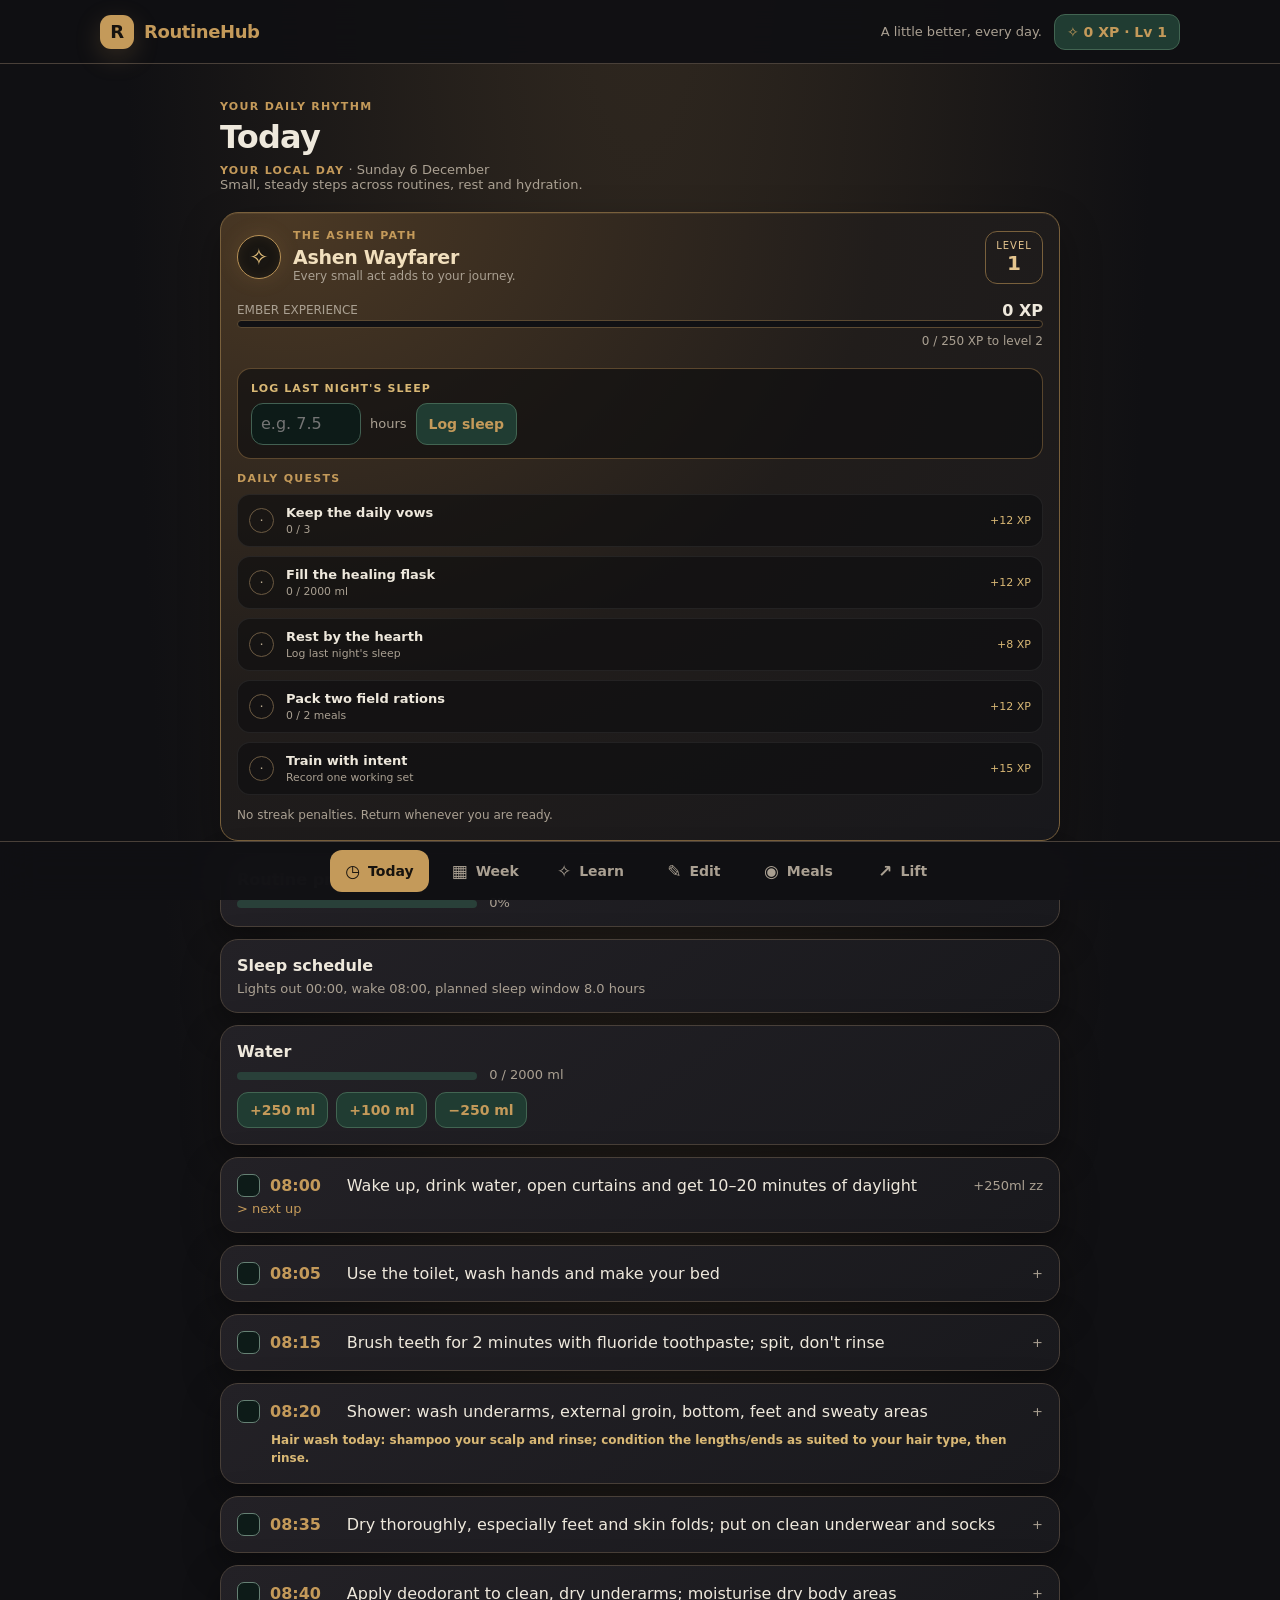
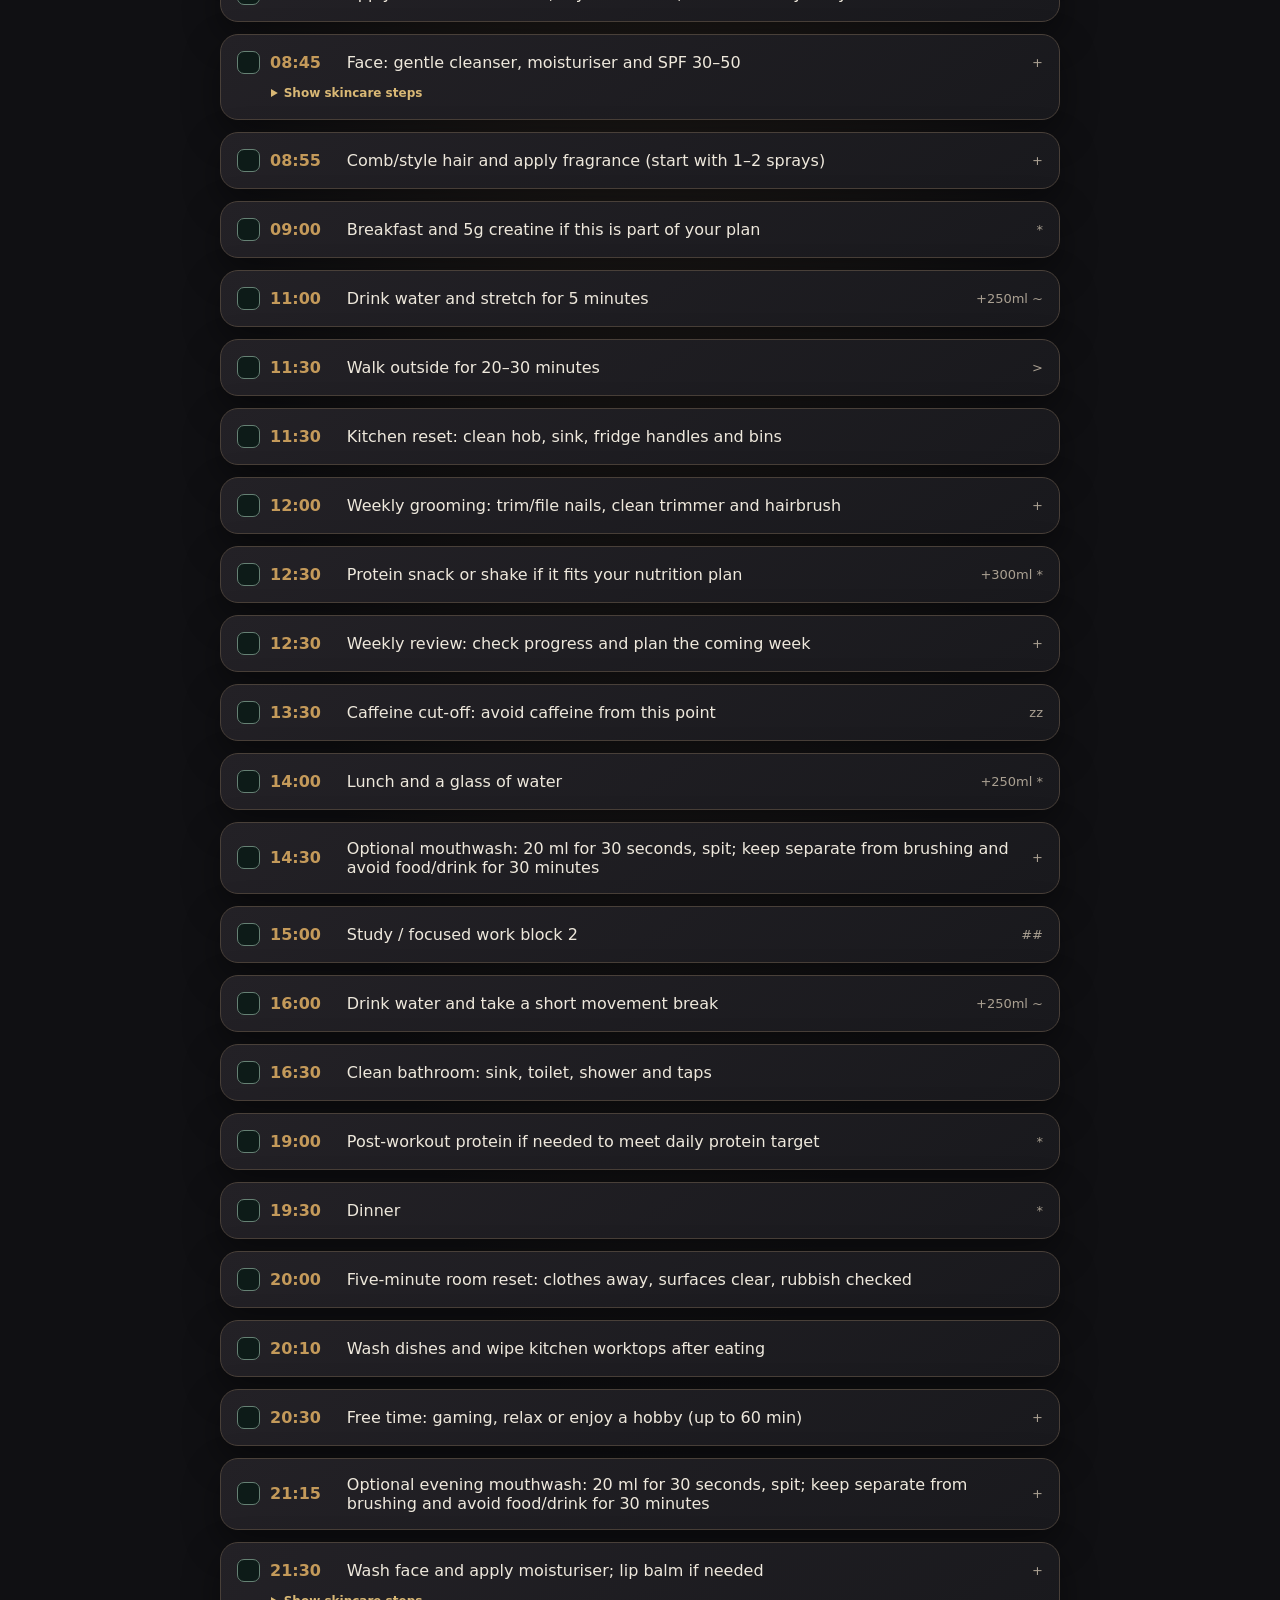
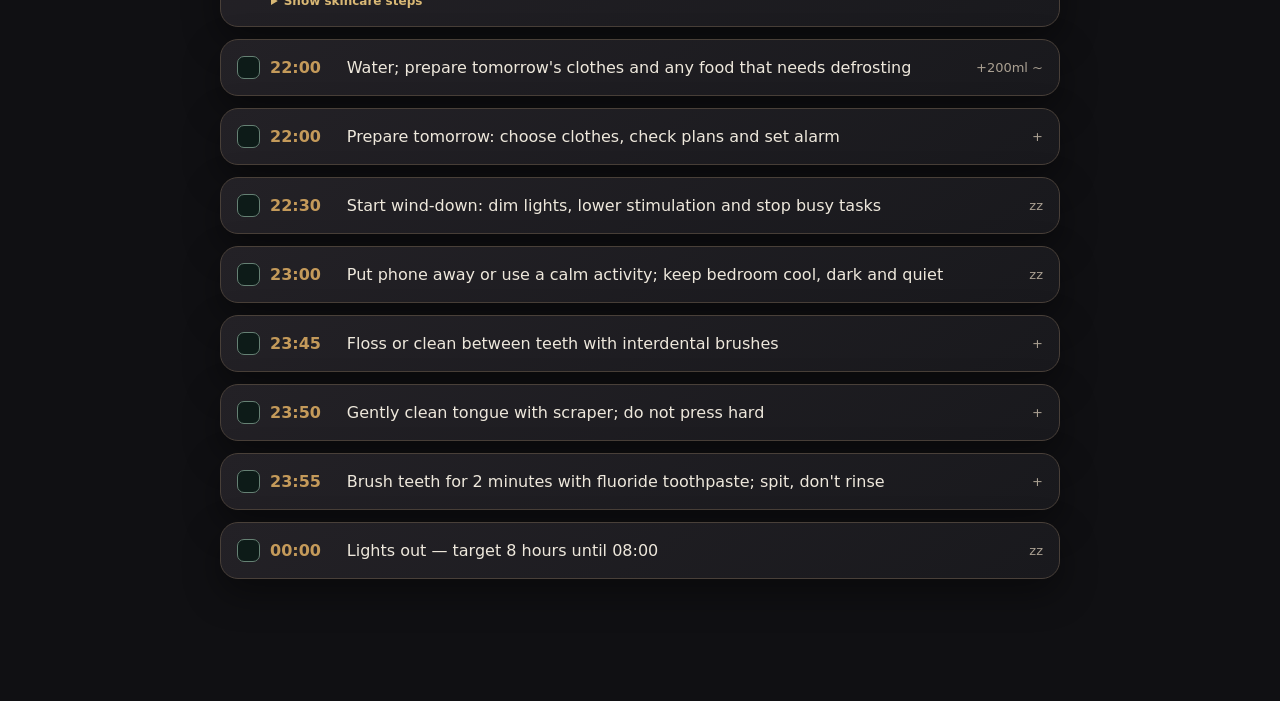
==== commit 36a84e2e: "Add Network+ learning planner Add a 12-week N10-009 planner with saved progress, app navigation, and" ====
--- a/index.html
+++ b/index.html
@@ -21,9 +21,11 @@
 </div>
 <section id="embedded-meals" class="embedded-view" aria-label="Meals"><iframe id="mealsFrame" title="Meals" src="meals.html"></iframe></section>
 <section id="embedded-lift" class="embedded-view" aria-label="Lift"><iframe id="liftFrame" title="Lift" src="lift.html"></iframe></section>
+<section id="embedded-learning" class="embedded-view" aria-label="Learning"><iframe id="learningFrame" title="Learning" src="learning.html"></iframe></section>
 <nav class="global-nav" aria-label="Main navigation">
   <button type="button" data-section="today" class="active"><span aria-hidden="true">◷</span>Today</button>
   <button type="button" data-section="week"><span aria-hidden="true">▦</span>Week</button>
+  <button type="button" data-section="learning"><span aria-hidden="true">✧</span>Learn</button>
   <button type="button" data-section="edit"><span aria-hidden="true">✎</span>Edit</button>
   <button type="button" data-section="meals"><span aria-hidden="true">◉</span>Meals</button>
   <button type="button" data-section="lift"><span aria-hidden="true">↗</span>Lift</button>
--- a/routine.css
+++ b/routine.css
@@ -13,8 +13,8 @@
 button:not(.section-tabs button):not(.global-nav button){background:#203c32;border:1px solid #426552;border-radius:11px;color:var(--accent);font-size:14px;font-weight:650;padding:9px 12px}button:hover{filter:brightness(1.12)}button:focus-visible,input:focus-visible,select:focus-visible{outline:2px solid var(--accent);outline-offset:2px}
 input[type=checkbox]{appearance:none;width:23px;height:23px;margin:0;background:#0d1b18;border:1px solid #668174;border-radius:7px;vertical-align:middle;flex:none;position:relative}input[type=checkbox]:checked{background:var(--accent);border-color:var(--accent)}input[type=checkbox]:checked:after{content:"✓";position:absolute;inset:-1px 0 0;text-align:center;color:#102119;font-weight:900;font-size:16px}
 select,input[type=text],input[type=time],input[type=number]{background:#0d1b18;color:var(--text);border:1px solid #426052;border-radius:10px;font-size:16px;padding:9px;width:100%}
-.global-nav{position:fixed;left:0;right:0;bottom:0;z-index:20;display:flex;justify-content:center;gap:8px;background:#0b1715ed;border-top:1px solid var(--line);padding:8px 12px calc(8px + env(safe-area-inset-bottom,0px));backdrop-filter:blur(18px)}.global-nav button{min-width:110px;display:flex;align-items:center;justify-content:center;gap:8px;padding:10px 18px;font-size:14px}.global-nav button span{font-size:17px}.global-nav button.active{background:var(--accent);color:#102119}
+.global-nav{position:fixed;left:0;right:0;bottom:0;z-index:20;display:flex;justify-content:center;gap:8px;background:#0b1715ed;border-top:1px solid var(--line);padding:8px 12px calc(8px + env(safe-area-inset-bottom,0px));backdrop-filter:blur(18px)}.global-nav button{min-width:94px;display:flex;align-items:center;justify-content:center;gap:8px;padding:10px 14px;font-size:14px}.global-nav button span{font-size:17px}.global-nav button.active{background:var(--accent);color:#102119}
 .embedded-view{display:none;position:fixed;top:64px;left:0;right:0;bottom:calc(68px + env(safe-area-inset-bottom,0px));background:var(--bg);z-index:3;overflow:hidden}.embedded-view.active{display:block}.embedded-view iframe{display:block;width:100%;height:100%;border:0;background:var(--bg)}#routine-view[hidden]{display:none}
 @media(min-width:900px){main{padding-top:22px}.embedded-view{left:max(0px,calc((100vw - 1120px)/2));right:max(0px,calc((100vw - 1120px)/2));border-left:1px solid #ffffff0a;border-right:1px solid #ffffff0a}}
-@media(max-width:650px){.global-nav{gap:2px;padding-left:5px;padding-right:5px}.global-nav button{min-width:0;flex:1;flex-direction:column;gap:3px;padding:7px 3px;font-size:10px}.global-nav button span{font-size:16px}}
+@media(max-width:650px){.global-nav{gap:2px;padding-left:5px;padding-right:5px}.global-nav button{min-width:0;flex:1;flex-direction:column;gap:3px;padding:7px 2px;font-size:10px}.global-nav button span{font-size:16px}}
 @media(max-width:520px){.site-header{height:58px;padding:0 16px}.site-tagline{font-size:11px}main{padding:7px 14px 22px}.row{gap:7px}.embedded-view{top:58px;bottom:calc(62px + env(safe-area-inset-bottom,0px))}}
--- a/routine-theme.css
+++ b/routine-theme.css
@@ -266,6 +266,77 @@
   line-height: 1.45;
 }
 
+.sleep-log {
+  display: grid;
+  gap: 8px;
+  margin-top: 17px;
+  padding: 13px;
+  border: 1px solid #96734488;
+  border-radius: 14px;
+  background: #0e0e10a8;
+}
+
+.sleep-log > label {
+  color: var(--rh-gold, #d9b875);
+  font-size: 11px;
+  font-weight: 800;
+  letter-spacing: .1em;
+}
+
+.sleep-log-controls {
+  display: flex;
+  align-items: center;
+  flex-wrap: wrap;
+  gap: 9px;
+}
+
+.sleep-log-controls input {
+  width: 110px;
+  min-height: 42px;
+}
+
+.sleep-log-controls span {
+  color: var(--rh-muted);
+  font-size: 13px;
+}
+
+.sleep-log-controls button {
+  min-height: 42px;
+}
+
+.routine-detail {
+  margin: 10px 0 0 34px;
+  color: var(--rh-muted);
+  font-size: 12px;
+  line-height: 1.55;
+}
+
+.routine-day-note {
+  margin: 9px 0 0 34px;
+  color: var(--rh-gold, #d9b875);
+  font-size: 12px;
+  line-height: 1.45;
+  font-weight: 700;
+}
+
+.routine-detail summary {
+  width: fit-content;
+  color: var(--rh-gold, #d9b875);
+  cursor: pointer;
+  font-weight: 700;
+}
+
+.routine-detail ol {
+  display: grid;
+  gap: 5px;
+  padding-left: 20px;
+  margin: 8px 0 2px;
+}
+
+@media (max-width: 520px) {
+  .routine-detail, .routine-day-note { margin-left: 30px; }
+}
+
 @media (prefers-reduced-motion: reduce) {
   body.routinehub-page *,
   body.routinehub-page *::before,
